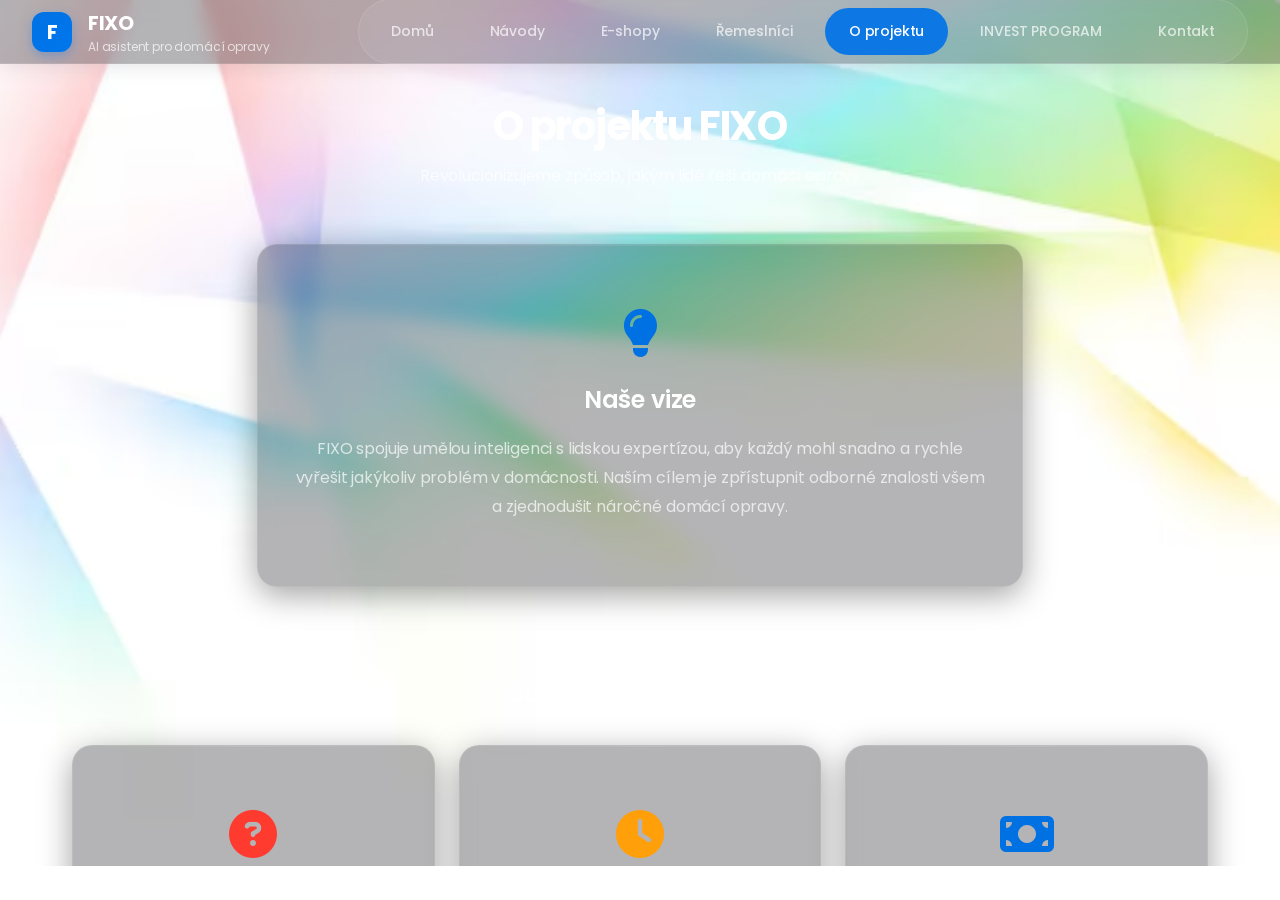
==== about.html @ acd708b0 "FEAT: New investor portal & project info page - Created investor.html with password-protected invest" ====
<!DOCTYPE html>
<html lang="cs">
<head>
    <meta charset="UTF-8">
    <meta name="viewport" content="width=device-width, initial-scale=1.0">
    <meta name="description" content="FIXO - O projektu, naše vize a mise">
    <title>O projektu - FIXO</title>
    <link rel="stylesheet" href="css/style.css">
    <link rel="stylesheet" href="https://cdnjs.cloudflare.com/ajax/libs/font-awesome/6.5.1/css/all.min.css">
    <link rel="icon" type="image/svg+xml" href="data:image/svg+xml,<svg xmlns='http://www.w3.org/2000/svg' viewBox='0 0 100 100'><text y='.9em' font-size='90'>FIXO</text></svg>">
</head>
<body>
    <div class="app-container fullscreen-layout">
        <!-- Header -->
        <header class="header">
            <a href="index.html" class="logo">
                <div class="logo-icon">F</div>
                <div>
                    <div class="logo-text">FIXO</div>
                    <div class="logo-tagline">AI asistent pro domácí opravy</div>
                </div>
            </a>
            <nav class="nav">
                <a href="index.html" class="nav-link">
                    <span>Domů</span>
                </a>
                <a href="repair.html" class="nav-link">
                    <span>Návody</span>
                </a>
                <a href="partners.html" class="nav-link">
                    <span>E-shopy</span>
                </a>
                <a href="providers.html" class="nav-link">
                    <span>Řemeslníci</span>
                </a>
                <a href="about.html" class="nav-link active">
                    <span>O projektu</span>
                </a>
                <a href="investor.html" class="nav-link">
                    <span>INVEST PROGRAM</span>
                </a>
                <a href="contacts.html" class="nav-link">
                    <span>Kontakt</span>
                </a>
            </nav>
        </header>
        <!-- Main Content -->
        <main class="main-content">
            <div class="content-area" style="padding: 0; display: flex; flex-direction: column; height: 100%; overflow-y: auto;">
                <!-- Hero sekce -->
                <section style="text-align: center; padding: 40px 32px 24px; max-width: 700px; margin: 0 auto;">
                    <h1 style="font-size: 2.5rem; font-weight: 700; margin-bottom: 16px; line-height: 1.1; letter-spacing: -0.03em;">
                        O projektu FIXO
                    </h1>
                    <p style="font-size: 1rem; color: var(--text-secondary); font-weight: 400; margin-bottom: 32px; line-height: 1.5;">
                        Revolucionizujeme způsob, jakým lidé řeší domácí opravy
                    </p>
                </section>

                <!-- Naše vize -->
                <section style="max-width: 900px; margin: 0 auto 64px; padding: 0 32px;">
                    <div class="card" style="text-align: center; padding: var(--space-3xl) var(--space-xl);">
                        <i class="fas fa-lightbulb" style="font-size: 3rem; margin-bottom: var(--space-lg); color: var(--accent); display: block;"></i>
                        <h2 style="font-size: 1.5rem; font-weight: 600; margin-bottom: var(--space-md); color: var(--text-primary);">Naše vize</h2>
                        <p style="color: var(--text-secondary); font-size: 1rem; line-height: 1.8; max-width: 700px; margin: 0 auto;">
                            FIXO spojuje umělou inteligenci s lidskou expertízou, aby každý mohl snadno a rychle vyřešit jakýkoliv problém v domácnosti.
                            Naším cílem je zpřístupnit odborné znalosti všem a zjednodušit náročné domácí opravy.
                        </p>
                    </div>
                </section>

                <!-- Co řešíme -->
                <section style="max-width: 1200px; margin: 0 auto 64px; padding: 0 32px;">
                    <h2 style="text-align: center; font-size: 1.5rem; font-weight: 600; margin-bottom: 32px; color: var(--text-primary);">Jaký problém řešíme</h2>
                    <div class="cta-grid">
                        <!-- Problém 1 -->
                        <div class="card" style="text-align: center; padding: var(--space-3xl) var(--space-xl);">
                            <i class="fas fa-question-circle" style="font-size: 3rem; margin-bottom: var(--space-lg); color: var(--danger); display: block;"></i>
                            <h3 style="font-size: 1.25rem; font-weight: 600; margin-bottom: var(--space-sm); color: var(--text-primary);">Nevím, co je špatně</h3>
                            <p style="color: var(--text-secondary); font-size: 0.875rem;">Většina lidí nepozná, co způsobilo závadu</p>
                        </div>

                        <!-- Problém 2 -->
                        <div class="card" style="text-align: center; padding: var(--space-3xl) var(--space-xl);">
                            <i class="fas fa-clock" style="font-size: 3rem; margin-bottom: var(--space-lg); color: var(--warning); display: block;"></i>
                            <h3 style="font-size: 1.25rem; font-weight: 600; margin-bottom: var(--space-sm); color: var(--text-primary);">Hledání řešení trvá věčnost</h3>
                            <p style="color: var(--text-secondary); font-size: 0.875rem;">Googlit a hledat správný návod zabere hodiny</p>
                        </div>

                        <!-- Problém 3 -->
                        <div class="card" style="text-align: center; padding: var(--space-3xl) var(--space-xl);">
                            <i class="fas fa-money-bill" style="font-size: 3rem; margin-bottom: var(--space-lg); color: var(--accent); display: block;"></i>
                            <h3 style="font-size: 1.25rem; font-weight: 600; margin-bottom: var(--space-sm); color: var(--text-primary);">Řemeslníci jsou drazí</h3>
                            <p style="color: var(--text-secondary); font-size: 0.875rem;">I malá oprava může stát tisíce korun</p>
                        </div>
                    </div>
                </section>

                <!-- Naše řešení -->
                <section style="max-width: 1200px; margin: 0 auto 64px; padding: 0 32px;">
                    <h2 style="text-align: center; font-size: 1.5rem; font-weight: 600; margin-bottom: 32px; color: var(--text-primary);">Jak FIXO pomáhá</h2>
                    <div class="cta-grid">
                        <!-- Řešení 1 -->
                        <div class="card" style="text-align: center; padding: var(--space-3xl) var(--space-xl);">
                            <i class="fas fa-camera" style="font-size: 3rem; margin-bottom: var(--space-lg); color: var(--accent); display: block;"></i>
                            <h3 style="font-size: 1.25rem; font-weight: 600; margin-bottom: var(--space-sm); color: var(--text-primary);">1. Vyfoťte problém</h3>
                            <p style="color: var(--text-secondary); font-size: 0.875rem;">Stačí nahrát fotku závady</p>
                        </div>

                        <!-- Řešení 2 -->
                        <div class="card" style="text-align: center; padding: var(--space-3xl) var(--space-xl);">
                            <i class="fas fa-brain" style="font-size: 3rem; margin-bottom: var(--space-lg); color: var(--accent); display: block;"></i>
                            <h3 style="font-size: 1.25rem; font-weight: 600; margin-bottom: var(--space-sm); color: var(--text-primary);">2. AI identifikuje závadu</h3>
                            <p style="color: var(--text-secondary); font-size: 0.875rem;">Během sekund víte, co je špatně</p>
                        </div>

                        <!-- Řešení 3 -->
                        <div class="card" style="text-align: center; padding: var(--space-3xl) var(--space-xl);">
                            <i class="fas fa-screwdriver-wrench" style="font-size: 3rem; margin-bottom: var(--space-lg); color: var(--accent); display: block;"></i>
                            <h3 style="font-size: 1.25rem; font-weight: 600; margin-bottom: var(--space-sm); color: var(--text-primary);">3. Získáte řešení</h3>
                            <p style="color: var(--text-secondary); font-size: 0.875rem;">DIY návod nebo kontakt na řemeslníka</p>
                        </div>
                    </div>
                </section>

                <!-- Proč FIXO -->
                <section style="max-width: 900px; margin: 0 auto 64px; padding: 0 32px;">
                    <h2 style="text-align: center; font-size: 1.5rem; font-weight: 600; margin-bottom: 32px; color: var(--text-primary);">Proč zvolit FIXO</h2>
                    <div style="display: grid; grid-template-columns: repeat(2, 1fr); gap: 24px;">
                        <div class="card" style="padding: var(--space-xl);">
                            <h4 style="font-size: 1.125rem; font-weight: 600; margin-bottom: var(--space-sm); color: var(--text-primary);">
                                <i class="fas fa-bolt" style="color: var(--accent); margin-right: var(--space-sm);"></i>
                                Okamžité výsledky
                            </h4>
                            <p style="color: var(--text-secondary); font-size: 0.875rem;">AI analýza během sekund, ne hodin na Googlu</p>
                        </div>
                        <div class="card" style="padding: var(--space-xl);">
                            <h4 style="font-size: 1.125rem; font-weight: 600; margin-bottom: var(--space-sm); color: var(--text-primary);">
                                <i class="fas fa-shield-halved" style="color: var(--success); margin-right: var(--space-sm);"></i>
                                Ověření řemeslníci
                            </h4>
                            <p style="color: var(--text-secondary); font-size: 0.875rem;">Pracujeme jen s profesionály s dobrými referencemi</p>
                        </div>
                        <div class="card" style="padding: var(--space-xl);">
                            <h4 style="font-size: 1.125rem; font-weight: 600; margin-bottom: var(--space-sm); color: var(--text-primary);">
                                <i class="fas fa-wallet" style="color: var(--accent); margin-right: var(--space-sm);"></i>
                                Úspora peněz
                            </h4>
                            <p style="color: var(--text-secondary); font-size: 0.875rem;">Průměrná úspora 3 850 Kč na opravu</p>
                        </div>
                        <div class="card" style="padding: var(--space-xl);">
                            <h4 style="font-size: 1.125rem; font-weight: 600; margin-bottom: var(--space-sm); color: var(--text-primary);">
                                <i class="fas fa-lock" style="color: var(--success); margin-right: var(--space-sm);"></i>
                                Soukromí
                            </h4>
                            <p style="color: var(--text-secondary); font-size: 0.875rem;">Fotky se neukládají, vše lokálně</p>
                        </div>
                    </div>
                </section>

                <!-- Statistiky -->
                <section style="max-width: 900px; margin: 0 auto 64px; padding: 0 32px;">
                    <h2 style="text-align: center; font-size: 1.5rem; font-weight: 600; margin-bottom: 32px; color: var(--text-primary);">FIXO v číslech</h2>
                    <div style="display: grid; grid-template-columns: repeat(3, 1fr); gap: 24px;">
                        <div class="card" style="text-align: center; padding: var(--space-xl);">
                            <div style="font-size: 2.5rem; font-weight: 700; color: var(--accent); margin-bottom: var(--space-sm);">537</div>
                            <p style="color: var(--text-secondary); font-size: 0.875rem;">DIY návodů</p>
                        </div>
                        <div class="card" style="text-align: center; padding: var(--space-xl);">
                            <div style="font-size: 2.5rem; font-weight: 700; color: var(--accent); margin-bottom: var(--space-sm);">163</div>
                            <p style="color: var(--text-secondary); font-size: 0.875rem;">Ověřených řemeslníků</p>
                        </div>
                        <div class="card" style="text-align: center; padding: var(--space-xl);">
                            <div style="font-size: 2.5rem; font-weight: 700; color: var(--accent); margin-bottom: var(--space-sm);">87%</div>
                            <p style="color: var(--text-secondary); font-size: 0.875rem;">AI přesnost</p>
                        </div>
                    </div>
                </section>

                <!-- Tým -->
                <section style="max-width: 700px; margin: 0 auto 64px; padding: 0 32px;">
                    <div class="card" style="text-align: center; padding: var(--space-3xl) var(--space-xl);">
                        <i class="fas fa-users" style="font-size: 3rem; margin-bottom: var(--space-lg); color: var(--accent); display: block;"></i>
                        <h2 style="font-size: 1.5rem; font-weight: 600; margin-bottom: var(--space-md); color: var(--text-primary);">Náš tým</h2>
                        <p style="color: var(--text-secondary); font-size: 1rem; line-height: 1.6;">
                            Jsme tým AI expertů, vývojářů a profesionálů z oboru stavebnictví.
                            Kombinujeme technologické know-how s praktickými zkušenostmi z terénu.
                        </p>
                    </div>
                </section>
            </div>
        </main>
        <!-- Footer -->
        <footer class="footer">
            <div>© 2024 FIXO - AI Asistent pro domácí opravy</div>
            <div class="footer-links">
                <a href="privacy.html">Ochrana soukromí</a>
                <a href="terms.html">Podmínky použití</a>
                <a href="about.html">O projektu</a>
                <a href="contacts.html">Kontakt</a>
            </div>
        </footer>
    </div>
    <!-- Toast Container -->
    <div class="toast-container" id="toastContainer"></div>
    <script src="js/app.js"></script>
</body>
</html>
---- css/style.css ----
/* ========================================
   FIXO - Modern AI Home Repair Assistant
   Apple-inspired minimalist design with glassmorphism
   ======================================== */

/* Google Fonts - Poppins */
@import url('https://fonts.googleapis.com/css2?family=Poppins:wght@300;400;500;600;700&display=swap');

/* Reset a základní nastavení */
* {
    margin: 0;
    padding: 0;
    box-sizing: border-box;
}

:root {
    /* Modern Color Palette - Softer, more sophisticated */
    --bg-primary: #0a0a0b;           /* Deep dark background */
    --bg-secondary: #1a1a1d;         /* Slightly lighter dark */
    --bg-tertiary: #2a2a2f;          /* Card background base */
    --bg-glass: rgba(42, 42, 47, 0.35);  /* Glass effect background */
    --bg-glass-light: rgba(255, 255, 255, 0.05);  /* Subtle glass overlay */

    /* Text - Refined and readable */
    --text-primary: #ffffff;         /* Pure white for headers */
    --text-secondary: rgba(255, 255, 255, 0.7);  /* Subtle white */
    --text-tertiary: rgba(255, 255, 255, 0.5);   /* Very subtle */
    --text-muted: rgba(255, 255, 255, 0.3);      /* Ultra subtle */

    /* Borders - Subtle and elegant */
    --border-subtle: rgba(255, 255, 255, 0.1);
    --border-medium: rgba(255, 255, 255, 0.15);
    --border-strong: rgba(255, 255, 255, 0.2);

    /* Accent - Single brand color (Apple blue) */
    --accent: #0071e3;              /* Apple-like blue */
    --accent-hover: #0077ed;
    --accent-light: rgba(0, 113, 227, 0.1);

    /* State colors - Subtle and refined */
    --success: #30d158;
    --success-light: rgba(48, 209, 88, 0.1);
    --warning: #ff9f0a;
    --warning-light: rgba(255, 159, 10, 0.1);
    --danger: #ff3b30;
    --danger-light: rgba(255, 59, 48, 0.1);

    /* Typography - Poppins font family */
    --font-main: 'Poppins', -apple-system, BlinkMacSystemFont, 'Segoe UI', sans-serif;
    --font-weight-light: 300;
    --font-weight-normal: 400;
    --font-weight-medium: 500;
    --font-weight-semibold: 600;
    --font-weight-bold: 700;

    /* Font sizes - Generous and breathable */
    --font-size-xs: 0.75rem;    /* 12px */
    --font-size-sm: 0.875rem;   /* 14px */
    --font-size-base: 1rem;     /* 16px */
    --font-size-lg: 1.125rem;   /* 18px */
    --font-size-xl: 1.25rem;    /* 20px */
    --font-size-2xl: 1.5rem;    /* 24px */
    --font-size-3xl: 1.875rem;  /* 30px */
    --font-size-4xl: 2.25rem;   /* 36px */
    --font-size-5xl: 3rem;      /* 48px */

    /* Spacing - Apple-style generous spacing */
    --space-xs: 0.5rem;    /* 8px */
    --space-sm: 0.75rem;   /* 12px */
    --space-md: 1rem;      /* 16px */
    --space-lg: 1.5rem;    /* 24px */
    --space-xl: 2rem;      /* 32px */
    --space-2xl: 3rem;     /* 48px */
    --space-3xl: 4rem;     /* 64px */

    /* Border radius - Smooth and modern */
    --radius-sm: 8px;
    --radius-md: 12px;
    --radius-lg: 16px;
    --radius-xl: 20px;
    --radius-2xl: 24px;
    --radius-full: 9999px;

    /* Shadows - Soft and elevated */
    --shadow-sm: 0 1px 3px rgba(0, 0, 0, 0.12), 0 1px 2px rgba(0, 0, 0, 0.24);
    --shadow-md: 0 4px 6px rgba(0, 0, 0, 0.16), 0 2px 4px rgba(0, 0, 0, 0.06);
    --shadow-lg: 0 10px 25px rgba(0, 0, 0, 0.3), 0 6px 12px rgba(0, 0, 0, 0.2);
    --shadow-xl: 0 20px 40px rgba(0, 0, 0, 0.4), 0 10px 20px rgba(0, 0, 0, 0.3);
    --shadow-glass: 0 8px 32px rgba(0, 0, 0, 0.37);

    /* Transitions - Smooth and professional */
    --transition-fast: 150ms cubic-bezier(0.4, 0, 0.2, 1);
    --transition-base: 250ms cubic-bezier(0.4, 0, 0.2, 1);
    --transition-slow: 350ms cubic-bezier(0.4, 0, 0.2, 1);

    /* Layout */
    --header-height: 64px;
    --sidebar-width: 240px;
    --container-max: 1200px;
}

html {
    font-size: 16px;
    scroll-behavior: smooth;
    -webkit-font-smoothing: antialiased;
    -moz-osx-font-smoothing: grayscale;
}

body {
    font-family: var(--font-main);
    font-weight: var(--font-weight-normal);
    background: var(--bg-primary);
    background-image: url('../BACK-GROUND.jpg');
    background-size: cover;
    background-position: center;
    background-attachment: fixed;
    background-repeat: no-repeat;
    color: var(--text-primary);
    line-height: 1.6;
    min-height: 100vh;
    overflow-x: hidden;
    letter-spacing: -0.01em;
}

/* ========================================
   Layout - Hlavní struktura bez scrollování
   ======================================== */

.app-container {
    display: flex;
    flex-direction: column;
    height: 100vh;
    overflow: hidden;
}

/* ========================================
   Header & Navigation - Modern Glassmorphism
   ======================================== */

.header {
    /* Glassmorphism header */
    background: var(--bg-glass);
    backdrop-filter: blur(10px) saturate(150%);
    -webkit-backdrop-filter: blur(10px) saturate(150%);

    height: var(--header-height);
    border-bottom: 1px solid var(--border-subtle);
    display: flex;
    align-items: center;
    justify-content: space-between;
    padding: 0 var(--space-xl);
    flex-shrink: 0;
    box-shadow: 0 2px 20px rgba(0, 0, 0, 0.1);
    z-index: 100;
    position: sticky;
    top: 0;
}

.logo {
    display: flex;
    align-items: center;
    gap: var(--space-md);
    text-decoration: none;
    color: var(--text-primary);
    transition: opacity var(--transition-base);
}

.logo:hover {
    opacity: 0.8;
}

.logo-icon {
    width: 40px;
    height: 40px;
    background: linear-gradient(135deg, var(--accent) 0%, var(--accent-hover) 100%);
    border-radius: var(--radius-md);
    display: flex;
    align-items: center;
    justify-content: center;
    font-size: var(--font-size-xl);
    font-weight: var(--font-weight-bold);
    color: #ffffff;
    box-shadow: 0 4px 12px rgba(0, 113, 227, 0.3);
}

.logo-text {
    font-size: var(--font-size-xl);
    font-weight: var(--font-weight-bold);
    color: var(--text-primary);
    letter-spacing: -0.02em;
}

.logo-tagline {
    font-size: var(--font-size-xs);
    color: var(--text-secondary);
    font-weight: var(--font-weight-normal);
    margin-top: -2px;
}

/* Navigation - Pill style like Apple */
.nav {
    display: flex;
    align-items: center;
    gap: var(--space-xs);
    background: var(--bg-glass-light);
    padding: var(--space-xs);
    border-radius: var(--radius-full);
    border: 1px solid var(--border-subtle);
}

.nav-link {
    display: flex;
    align-items: center;
    gap: var(--space-sm);
    padding: var(--space-sm) var(--space-lg);
    text-decoration: none;
    color: var(--text-secondary);
    font-weight: var(--font-weight-medium);
    font-size: var(--font-size-sm);
    border-radius: var(--radius-full);
    transition: all var(--transition-base);
    position: relative;
}

.nav-link::before {
    content: '';
    position: absolute;
    top: 0;
    left: 0;
    right: 0;
    bottom: 0;
    background: var(--accent);
    border-radius: var(--radius-full);
    opacity: 0;
    transition: opacity var(--transition-base);
    z-index: -1;
}

.nav-link:hover {
    color: var(--text-primary);
}

.nav-link.active {
    color: #ffffff;
}

.nav-link.active::before {
    opacity: 1;
}

.nav-link .icon {
    font-size: var(--font-size-base);
}

/* Hlavní obsah */
.main-content {
    flex: 1;
    display: flex;
    overflow: hidden;
}

/* Sidebar - KOMPAKTNÍ */
.sidebar {
    width: var(--sidebar-width);
    background: var(--bg-card);
    border-right: 1px solid var(--gray-200);
    padding: 10px;
    overflow-y: auto;
    flex-shrink: 0;
}

.sidebar-section {
    margin-bottom: 12px;
}

.sidebar-title {
    font-size: 0.65rem;
    font-weight: 600;
    color: var(--text-tertiary);
    text-transform: uppercase;
    letter-spacing: 0.5px;
    margin-bottom: 6px;
}

.sidebar-menu {
    list-style: none;
}

.sidebar-item {
    margin-bottom: 2px;
}

.sidebar-link {
    display: flex;
    align-items: center;
    gap: 8px;
    padding: 6px 8px;
    text-decoration: none;
    color: var(--text-secondary);
    border-radius: 6px;
    transition: all 0.2s ease;
    font-size: 0.8rem;
}

.sidebar-link:hover {
    background: var(--bg-hover);
    color: var(--text-primary);
}

.sidebar-link.active {
    background: var(--accent-primary);
    color: #ffffff;
}

.sidebar-link .icon {
    font-size: 14px;
    width: 18px;
    text-align: center;
}

/* Obsahová oblast - KOMPAKTNÍ */
.content-area {
    flex: 1;
    padding: 12px;
    overflow-y: auto;
    background: transparent;
}

/* ========================================
   Komponenty
   ======================================== */

/* ========================================
   Cards - Glassmorphism Design
   ======================================== */

.card {
    /* Glassmorphism effect */
    background: var(--bg-glass);
    backdrop-filter: blur(10px) saturate(150%);
    -webkit-backdrop-filter: blur(10px) saturate(150%);

    /* Border and shadows */
    border: 1px solid var(--border-subtle);
    border-radius: var(--radius-xl);
    box-shadow: var(--shadow-glass);

    /* Spacing - breathable */
    padding: var(--space-xl);
    margin-bottom: var(--space-lg);

    /* Smooth transitions */
    transition: all var(--transition-base);

    /* Subtle inner glow */
    position: relative;
    overflow: hidden;
}

.card::before {
    content: '';
    position: absolute;
    top: 0;
    left: 0;
    right: 0;
    height: 1px;
    background: linear-gradient(90deg,
        transparent,
        rgba(255, 255, 255, 0.1),
        transparent
    );
}

.card:hover {
    border-color: var(--border-medium);
    transform: translateY(-2px);
    box-shadow: var(--shadow-xl);
}

.card-header {
    display: flex;
    align-items: center;
    justify-content: space-between;
    margin-bottom: var(--space-lg);
    padding-bottom: var(--space-md);
    border-bottom: 1px solid var(--border-subtle);
}

.card-title {
    font-size: var(--font-size-xl);
    font-weight: var(--font-weight-semibold);
    color: var(--text-primary);
    display: flex;
    align-items: center;
    gap: var(--space-sm);
    letter-spacing: -0.02em;
}

.card-title .icon {
    font-size: var(--font-size-2xl);
    opacity: 0.9;
    font-size: 14px;
}

/* ========================================
   Buttons - Modern, Minimalist Style
   ======================================== */

.btn {
    display: inline-flex;
    align-items: center;
    justify-content: center;
    gap: var(--space-sm);
    padding: var(--space-md) var(--space-xl);
    font-size: var(--font-size-base);
    font-weight: var(--font-weight-medium);
    font-family: var(--font-main);
    border: none;
    border-radius: var(--radius-full);
    cursor: pointer;
    transition: all var(--transition-base);
    text-decoration: none;
    white-space: nowrap;
    position: relative;
    overflow: hidden;
    letter-spacing: -0.01em;
}

.btn::before {
    content: '';
    position: absolute;
    top: 50%;
    left: 50%;
    width: 0;
    height: 0;
    border-radius: 50%;
    background: rgba(255, 255, 255, 0.1);
    transform: translate(-50%, -50%);
    transition: width 0.6s, height 0.6s;
}

.btn:active::before {
    width: 300px;
    height: 300px;
}

.btn-primary {
    background: var(--accent);
    color: #ffffff;
    box-shadow: 0 4px 12px rgba(0, 113, 227, 0.3);
}

.btn-primary:hover {
    background: var(--accent-hover);
    transform: translateY(-2px);
    box-shadow: 0 6px 20px rgba(0, 113, 227, 0.4);
}

.btn-secondary {
    background: var(--bg-glass);
    backdrop-filter: blur(10px);
    color: var(--text-primary);
    border: 1px solid var(--border-subtle);
}

.btn-secondary:hover {
    background: var(--bg-glass-light);
    border-color: var(--border-medium);
    transform: translateY(-1px);
}

.btn-success {
    background: var(--success);
    color: #ffffff;
    box-shadow: 0 4px 12px rgba(48, 209, 88, 0.3);
}

.btn-success:hover {
    background: #28c44c;
    transform: translateY(-2px);
    box-shadow: 0 6px 20px rgba(48, 209, 88, 0.4);
}

.btn-danger {
    background: var(--danger);
    color: #ffffff;
    box-shadow: 0 4px 12px rgba(255, 59, 48, 0.3);
}

.btn-danger:hover {
    background: #ff2d20;
    transform: translateY(-2px);
    box-shadow: 0 6px 20px rgba(255, 59, 48, 0.4);
}

.btn-outline {
    background: transparent;
    border: 2px solid var(--accent);
    color: var(--accent);
}

.btn-outline:hover {
    background: var(--accent);
    color: #ffffff;
    box-shadow: 0 4px 12px rgba(0, 113, 227, 0.3);
}

/* Button sizes */
.btn-sm {
    padding: var(--space-sm) var(--space-lg);
    font-size: var(--font-size-sm);
}

.btn-lg {
    padding: var(--space-lg) var(--space-2xl);
    font-size: var(--font-size-lg);
}

.btn-block {
    width: 100%;
}

/* Upload zona - KOMPAKTNÍ */
.upload-zone {
    border: 2px dashed var(--border-hover);
    border-radius: var(--border-radius);
    padding: 16px;
    text-align: center;
    cursor: pointer;
    transition: all 0.3s ease;
    background: var(--bg-tertiary);
}

.upload-zone:hover,
.upload-zone.dragover {
    border-color: var(--accent-primary);
    background: rgba(88, 101, 242, 0.1);
}

.upload-zone .icon {
    font-size: 32px;
    color: var(--text-primary);
    margin-bottom: 8px;
}

.upload-zone h3 {
    font-size: 0.9rem;
    color: var(--text-primary);
    margin-bottom: 4px;
}

.upload-zone p {
    color: var(--text-tertiary);
    margin-bottom: 8px;
    font-size: 0.75rem;
}

.upload-zone input[type="file"] {
    display: none;
}

/* Náhled obrázku - KOMPAKTNÍ */
.image-preview {
    max-width: 100%;
    max-height: 120px;
    border-radius: var(--border-radius);
    margin: 8px 0;
    display: none;
}

.image-preview.show {
    display: block;
}

/* Grid systém - KOMPAKTNÍ */
.grid {
    display: grid;
    gap: 10px;
}

.grid-2 {
    grid-template-columns: repeat(2, 1fr);
}

.grid-3 {
    grid-template-columns: repeat(3, 1fr);
}

.grid-4 {
    grid-template-columns: repeat(4, 1fr);
}

.grid-6 {
    grid-template-columns: repeat(6, 1fr);
}

/* Kategorie - KOMPAKTNÍ */
.category-card {
    background: var(--bg-card);
    border-radius: var(--border-radius);
    padding: 10px;
    text-align: center;
    cursor: pointer;
    transition: all 0.2s ease;
    border: 1px solid transparent;
    text-decoration: none;
    color: inherit;
}

.category-card:hover {
    transform: translateY(-2px);
    box-shadow: var(--shadow-lg);
    border-color: var(--accent-primary);
}

.category-card .icon {
    font-size: 24px;
    margin-bottom: 4px;
    display: block;
}

.category-card h3 {
    font-size: 0.8rem;
    color: var(--text-primary);
    margin-bottom: 2px;
}

.category-card p {
    font-size: 0.7rem;
    color: var(--text-tertiary);
}

/* Výsledky analýzy - KOMPAKTNÍ */
.analysis-result {
    background: var(--bg-card);
    border-radius: var(--border-radius);
    overflow: hidden;
}

.analysis-header {
    background: var(--bg-hover);
    border-bottom: 1px solid var(--border-color);
    color: var(--text-primary);
    padding: 12px 16px;
}

.analysis-header h2 {
    font-size: 1rem;
    margin-bottom: 4px;
}

.analysis-header .badge {
    display: inline-flex;
    align-items: center;
    gap: 4px;
    background: rgba(255, 255, 255, 0.2);
    padding: 3px 8px;
    border-radius: 12px;
    font-size: 0.7rem;
}

.analysis-body {
    padding: 12px;
}

.analysis-section {
    margin-bottom: 12px;
}

.analysis-section h3 {
    font-size: 0.85rem;
    color: var(--text-primary);
    margin-bottom: 6px;
    display: flex;
    align-items: center;
    gap: 4px;
}

.analysis-section h3 .icon {
    color: var(--text-primary);
    font-size: 14px;
}

/* Kroky opravy - KOMPAKTNÍ */
.repair-steps {
    list-style: none;
    counter-reset: step;
}

.repair-step {
    position: relative;
    padding-left: 30px;
    padding-bottom: 10px;
    border-left: 2px solid var(--gray-200);
    margin-left: 10px;
}

.repair-step:last-child {
    border-left: none;
    padding-bottom: 0;
}

.repair-step::before {
    counter-increment: step;
    content: counter(step);
    position: absolute;
    left: -11px;
    top: 0;
    width: 20px;
    height: 20px;
    background: var(--accent-primary);
    color: #ffffff;
    border-radius: 50%;
    display: flex;
    align-items: center;
    justify-content: center;
    font-weight: 600;
    font-size: 0.65rem;
}

.repair-step h4 {
    font-size: 0.8rem;
    color: var(--text-primary);
    margin-bottom: 2px;
}

.repair-step p {
    font-size: 0.75rem;
    color: var(--text-secondary);
}

.repair-step .time {
    font-size: 0.65rem;
    color: var(--text-tertiary);
    margin-top: 2px;
}

/* Náklady - KOMPAKTNÍ */
.cost-comparison {
    display: grid;
    grid-template-columns: 1fr 1fr;
    gap: 10px;
}

.cost-card {
    background: var(--bg-tertiary);
    border-radius: var(--border-radius);
    padding: 10px;
    text-align: center;
}

.cost-card.diy {
    border: 2px solid var(--secondary);
}

.cost-card.pro {
    border: 2px solid var(--warning);
}

.cost-card h4 {
    font-size: 0.7rem;
    color: var(--text-secondary);
    margin-bottom: 4px;
}

.cost-card .price {
    font-size: 1.1rem;
    font-weight: 700;
}

.cost-card.diy .price {
    color: var(--secondary);
}

.cost-card.pro .price {
    color: var(--warning);
}

.cost-card .savings {
    font-size: 0.7rem;
    color: var(--secondary);
    margin-top: 4px;
}

/* Varování - KOMPAKTNÍ */
.warning-box {
    background: var(--danger-light);
    border: 1px solid var(--danger);
    border-radius: var(--border-radius);
    padding: 8px 12px;
    display: flex;
    align-items: flex-start;
    gap: 8px;
}

.warning-box .icon {
    color: var(--danger);
    font-size: 16px;
    flex-shrink: 0;
}

.warning-box h4 {
    color: var(--danger);
    font-size: 0.8rem;
    margin-bottom: 2px;
}

.warning-box p {
    color: var(--text-secondary);
    font-size: 0.75rem;
}

/* Info box - KOMPAKTNÍ */
.info-box {
    background: var(--bg-tertiary);
    border: 1px solid var(--border-hover);
    border-radius: var(--border-radius);
    padding: 8px 12px;
    display: flex;
    align-items: flex-start;
    gap: 8px;
}

.info-box .icon {
    color: var(--text-primary);
    font-size: 16px;
    flex-shrink: 0;
}

.info-box p {
    color: var(--text-secondary);
    font-size: 0.75rem;
}

/* Success box - KOMPAKTNÍ */
.success-box {
    background: var(--bg-tertiary);
    border: 1px solid var(--border-hover);
    border-radius: var(--border-radius);
    padding: 8px 12px;
    display: flex;
    align-items: flex-start;
    gap: 8px;
}

.success-box .icon {
    color: var(--success);
    font-size: 16px;
    flex-shrink: 0;
}

/* Nástroje - KOMPAKTNÍ */
.tools-list {
    display: flex;
    flex-wrap: wrap;
    gap: 6px;
}

.tool-item {
    display: flex;
    align-items: center;
    gap: 4px;
    background: var(--bg-hover);
    padding: 4px 10px;
    border-radius: 12px;
    font-size: 0.7rem;
}

.tool-item .icon {
    color: var(--text-primary);
    font-size: 12px;
}

/* Tool links - klikatelné nástroje a materiály */
a.tool-link {
    text-decoration: none;
    color: inherit;
    cursor: pointer;
    transition: all 0.2s ease;
    border: 1px solid transparent;
}

a.tool-link:hover {
    background: var(--accent-primary);
    color: #ffffff;
    border-color: var(--accent-primary);
    transform: translateY(-1px);
}

a.tool-link:hover .icon {
    color: #ffffff;
}

a.tool-link .link-arrow {
    font-size: 10px;
    opacity: 0;
    margin-left: 2px;
    transition: opacity 0.2s ease;
}

a.tool-link:hover .link-arrow {
    opacity: 1;
}

/* Partner karty - KOMPAKTNÍ */
.partner-card {
    background: var(--bg-card);
    border-radius: var(--border-radius);
    padding: 12px;
    text-align: center;
    transition: all 0.2s ease;
    border: 1px solid var(--border-color);
    text-decoration: none;
    color: inherit;
}

.partner-card:hover {
    border-color: var(--accent-primary);
    transform: translateY(-2px);
    box-shadow: var(--shadow);
}

.partner-card img {
    max-width: 80px;
    height: 40px;
    object-fit: contain;
    margin-bottom: 8px;
}

.partner-card h3 {
    font-size: 0.85rem;
    margin-bottom: 4px;
}

.partner-card p {
    font-size: 0.7rem;
    color: var(--text-tertiary);
    margin-bottom: 8px;
}

/* Provider karty - KOMPAKTNÍ */
.provider-card {
    background: var(--bg-card);
    border-radius: var(--border-radius);
    padding: 10px;
    display: flex;
    gap: 10px;
    align-items: center;
    transition: all 0.2s ease;
    border: 1px solid var(--border-color);
    cursor: pointer;
}

.provider-card:hover {
    box-shadow: var(--shadow);
    border-color: var(--accent-primary);
}

.provider-avatar {
    width: 40px;
    height: 40px;
    border-radius: 50%;
    background: var(--gray-200);
    display: flex;
    align-items: center;
    justify-content: center;
    font-size: 18px;
    flex-shrink: 0;
}

.provider-info {
    flex: 1;
    min-width: 0;
}

.provider-info h4 {
    font-size: 0.8rem;
    margin-bottom: 2px;
}

.provider-info .specialization {
    font-size: 0.7rem;
    color: var(--text-tertiary);
}

.provider-rating {
    color: var(--warning);
    font-size: 0.7rem;
}

.provider-badge {
    background: var(--secondary);
    color: #ffffff;
    padding: 2px 6px;
    border-radius: 8px;
    font-size: 0.6rem;
    font-weight: 600;
}

/* Formuláře - KOMPAKTNÍ */
.form-group {
    margin-bottom: 10px;
}

.form-label {
    display: block;
    font-size: 0.75rem;
    font-weight: 600;
    color: var(--text-secondary);
    margin-bottom: 4px;
}

.form-input,
.form-select,
.form-textarea {
    width: 100%;
    padding: 6px 10px;
    font-size: 0.8rem;
    border: 1px solid var(--border-color);
    border-radius: 6px;
    transition: all 0.2s ease;
    font-family: inherit;
    background: var(--bg-tertiary);
    color: var(--text-primary);
}

.form-input:focus,
.form-select:focus,
.form-textarea:focus {
    outline: none;
    border-color: var(--accent-primary);
    box-shadow: 0 0 0 2px rgba(88, 101, 242, 0.2);
}

.form-textarea {
    min-height: 60px;
    resize: vertical;
}

.form-checkbox {
    display: flex;
    align-items: flex-start;
    gap: 8px;
    cursor: pointer;
}

.form-checkbox input {
    width: 16px;
    height: 16px;
    margin-top: 1px;
}

.form-checkbox span {
    font-size: 0.75rem;
    color: var(--text-secondary);
}

.form-checkbox a {
    color: var(--text-primary);
}

/* Vyhledávání - KOMPAKTNÍ */
.search-box {
    position: relative;
    max-width: 300px;
}

.search-box input {
    width: 100%;
    padding: 6px 10px 6px 30px;
    border: 1px solid var(--border-color);
    border-radius: 6px;
    font-size: 0.8rem;
}

.search-box input:focus {
    outline: none;
    border-color: var(--accent-primary);
}

.search-box .icon {
    position: absolute;
    left: 10px;
    top: 50%;
    transform: translateY(-50%);
    color: var(--text-tertiary);
    font-size: 12px;
}

/* Statistiky - KOMPAKTNÍ */
.stats-grid {
    display: grid;
    grid-template-columns: repeat(4, 1fr);
    gap: 10px;
}

.stat-card {
    background: var(--bg-card);
    border-radius: var(--border-radius);
    padding: 10px;
    text-align: center;
}

.stat-card .icon {
    font-size: 20px;
    color: var(--text-primary);
    margin-bottom: 4px;
}

.stat-card .value {
    font-size: 1.1rem;
    font-weight: 700;
    color: var(--gray-900);
}

.stat-card .label {
    font-size: 0.7rem;
    color: var(--text-tertiary);
}

/* Modal - KOMPAKTNÍ */
.modal-overlay {
    position: fixed;
    top: 0;
    left: 0;
    right: 0;
    bottom: 0;
    background: rgba(0, 0, 0, 0.85);
    backdrop-filter: blur(10px);
    -webkit-backdrop-filter: blur(10px);
    display: flex;
    align-items: center;
    justify-content: center;
    z-index: 1000;
    opacity: 0;
    visibility: hidden;
    transition: all 0.3s ease;
}

.modal-overlay.show {
    opacity: 1;
    visibility: visible;
}

.modal {
    background: var(--bg-card);
    border-radius: var(--border-radius);
    max-width: 500px;
    width: 90%;
    max-height: 85vh;
    overflow-y: auto;
    transform: scale(0.9);
    transition: all 0.3s ease;
}

.modal-overlay.show .modal {
    transform: scale(1);
}

.modal-header {
    padding: 12px 16px;
    border-bottom: 1px solid var(--border-color);
    display: flex;
    align-items: center;
    justify-content: space-between;
}

.modal-header h3 {
    font-size: 0.95rem;
}

.modal-close {
    background: none;
    border: none;
    font-size: 18px;
    cursor: pointer;
    color: var(--text-tertiary);
}

.modal-close:hover {
    color: var(--text-secondary);
}

.modal-body {
    padding: 14px 16px;
}

.modal-footer {
    padding: 10px 16px;
    border-top: 1px solid var(--border-color);
    display: flex;
    justify-content: flex-end;
    gap: 8px;
}

/* Loading - KOMPAKTNÍ */
.loading {
    display: flex;
    flex-direction: column;
    align-items: center;
    justify-content: center;
    padding: 20px;
}

.spinner {
    width: 32px;
    height: 32px;
    border: 3px solid var(--gray-200);
    border-top-color: var(--accent-primary);
    border-radius: 50%;
    animation: spin 1s linear infinite;
}

@keyframes spin {
    to {
        transform: rotate(360deg);
    }
}

.loading p {
    margin-top: 10px;
    color: var(--text-secondary);
    font-size: 0.8rem;
}

/* Toast notifikace - KOMPAKTNÍ */
.toast-container {
    position: fixed;
    top: 12px;
    right: 12px;
    z-index: 2000;
}

.toast {
    background: var(--bg-card);
    border-radius: var(--border-radius);
    padding: 10px 14px;
    box-shadow: var(--shadow-xl);
    display: flex;
    align-items: center;
    gap: 8px;
    margin-bottom: 8px;
    animation: slideIn 0.3s ease;
    font-size: 0.8rem;
}

@keyframes slideIn {
    from {
        transform: translateX(100%);
        opacity: 0;
    }
    to {
        transform: translateX(0);
        opacity: 1;
    }
}

.toast.success {
    border-left: 3px solid var(--success);
}

.toast.error {
    border-left: 3px solid var(--danger);
}

.toast.warning {
    border-left: 3px solid var(--warning);
}

/* Footer - KOMPAKTNÍ */
.footer {
    background: var(--bg-card);
    border-top: 1px solid var(--border-color);
    padding: 8px 16px;
    display: flex;
    align-items: center;
    justify-content: space-between;
    font-size: 0.7rem;
    color: var(--text-tertiary);
    flex-shrink: 0;
}

.footer-links {
    display: flex;
    gap: 12px;
}

.footer-links a {
    color: var(--text-tertiary);
    text-decoration: none;
}

.footer-links a:hover {
    color: var(--text-primary);
}

/* Fullscreen layout (bez sidebaru) */
.fullscreen-layout .main-content {
    flex-direction: column;
}

.fullscreen-layout .content-area {
    padding: 0;
}

/* Hero sekce pro hlavní stránku - KOMPAKTNÍ */
.hero {
    background: var(--bg-secondary);
    border-bottom: 1px solid var(--border-color);
    color: var(--text-primary);
    padding: 16px 24px;
    text-align: center;
    display: flex;
    flex-direction: column;
    align-items: center;
    justify-content: center;
}

.hero h1 {
    font-size: 1.3rem;
    margin-bottom: 4px;
}

.hero p {
    font-size: 0.85rem;
    opacity: 0.9;
    max-width: 600px;
}

/* Hlavní sekce indexu - KOMPAKTNÍ */
.main-section {
    display: grid;
    grid-template-columns: 1fr 1fr;
    gap: 12px;
    padding: 12px;
    height: calc(100vh - var(--header-height) - 60px - 40px);
    overflow: hidden;
}

.main-section .upload-card,
.main-section .categories-card {
    height: 100%;
    overflow: hidden;
    display: flex;
    flex-direction: column;
}

.main-section .card-content {
    flex: 1;
    overflow-y: auto;
}

/* Právní stránky - KOMPAKTNÍ */
.legal-content {
    max-width: 800px;
    margin: 0 auto;
    padding: 16px;
}

.legal-content h1 {
    font-size: 1.2rem;
    margin-bottom: 4px;
}

.legal-content .last-updated {
    color: var(--text-tertiary);
    margin-bottom: 16px;
    font-size: 0.75rem;
}

.legal-content h2 {
    font-size: 0.95rem;
    margin-top: 16px;
    margin-bottom: 8px;
    color: var(--text-primary);
}

.legal-content p,
.legal-content ul,
.legal-content ol {
    margin-bottom: 10px;
    color: var(--text-secondary);
    font-size: 0.8rem;
    line-height: 1.5;
}

.legal-content ul,
.legal-content ol {
    padding-left: 18px;
}

.legal-content li {
    margin-bottom: 4px;
}

/* Tabulka - KOMPAKTNÍ */
.table-wrapper {
    overflow-x: auto;
}

table {
    width: 100%;
    border-collapse: collapse;
    font-size: 0.8rem;
}

th, td {
    padding: 8px 10px;
    text-align: left;
    border-bottom: 1px solid var(--border-color);
}

th {
    background: var(--bg-tertiary);
    font-weight: 600;
    color: var(--text-secondary);
    font-size: 0.75rem;
}

tr:hover {
    background: var(--bg-tertiary);
}

/* Badge - KOMPAKTNÍ */
.badge {
    display: inline-flex;
    align-items: center;
    padding: 2px 8px;
    border-radius: 10px;
    font-size: 0.65rem;
    font-weight: 600;
}

.badge-primary {
    background: var(--accent-primary);
    color: #ffffff;
}

.badge-success {
    background: var(--success);
    color: #ffffff;
}

.badge-warning {
    background: var(--warning);
    color: #ffffff;
}

.badge-danger {
    background: var(--danger);
    color: #ffffff;
}

/* Difficulty indicator */
.difficulty {
    display: flex;
    gap: 4px;
}

.difficulty-dot {
    width: 12px;
    height: 12px;
    border-radius: 50%;
    background: var(--gray-200);
}

.difficulty-dot.active {
    background: var(--secondary);
}

.difficulty.hard .difficulty-dot.active {
    background: var(--danger);
}

.difficulty.medium .difficulty-dot.active {
    background: var(--warning);
}

/* Consent banner - KOMPAKTNÍ */
.consent-banner {
    position: fixed;
    bottom: 0;
    left: 0;
    right: 0;
    background: var(--bg-card);
    border-top: 1px solid var(--border-color);
    color: var(--text-primary);
    padding: 12px 16px;
    display: flex;
    align-items: center;
    justify-content: space-between;
    gap: 12px;
    z-index: 1001;
    transform: translateY(100%);
    transition: transform 0.3s ease;
}

.consent-banner.show {
    transform: translateY(0);
}

.consent-banner p {
    font-size: 0.75rem;
    flex: 1;
}

.consent-banner a {
    color: var(--text-secondary);
    text-decoration: underline;
}

.consent-buttons {
    display: flex;
    gap: 8px;
}

/* Responsive - minimální, protože chceme desktop view */
@media (max-width: 1200px) {
    .grid-6 {
        grid-template-columns: repeat(3, 1fr);
    }

    .stats-grid {
        grid-template-columns: repeat(2, 1fr);
    }
}

@media (max-width: 992px) {
    .sidebar {
        display: none;
    }

    .main-section {
        grid-template-columns: 1fr;
    }

    .nav {
        display: none;
    }
}

/* Print */
@media print {
    .header,
    .footer,
    .sidebar {
        display: none;
    }

    .content-area {
        padding: 0;
    }
}

/* Utility třídy */
.text-center { text-align: center; }
.text-left { text-align: left; }
.text-right { text-align: right; }

.mb-0 { margin-bottom: 0; }
.mb-1 { margin-bottom: 8px; }
.mb-2 { margin-bottom: 16px; }
.mb-3 { margin-bottom: 24px; }
.mb-4 { margin-bottom: 32px; }

.mt-0 { margin-top: 0; }
.mt-1 { margin-top: 8px; }
.mt-2 { margin-top: 16px; }
.mt-3 { margin-top: 24px; }

.p-0 { padding: 0; }
.p-1 { padding: 8px; }
.p-2 { padding: 16px; }
.p-3 { padding: 24px; }

.hidden { display: none !important; }
.visible { display: block !important; }

.flex { display: flex; }
.flex-center { display: flex; align-items: center; justify-content: center; }
.flex-between { display: flex; align-items: center; justify-content: space-between; }
.gap-1 { gap: 8px; }
.gap-2 { gap: 16px; }
.gap-3 { gap: 24px; }

/* ========================================
   Kompaktní layout pro hlavní stránku
   Vše viditelné bez scrollování
   ======================================== */

/* Hero - kompaktní verze */
.hero-compact {
    background: var(--bg-secondary);
    border-bottom: 1px solid var(--border-color);
    color: var(--text-primary);
    padding: 16px 24px;
    text-align: center;
}

.hero-compact h1 {
    font-size: 1.4rem;
    margin-bottom: 4px;
}

.hero-compact p {
    font-size: 0.9rem;
    opacity: 0.9;
}

/* Hlavní sekce - kompaktní */
.main-section-compact {
    display: grid;
    grid-template-columns: 1fr 1fr;
    gap: 16px;
    padding: 16px;
    flex: 1;
    min-height: 0;
}

/* Karta - kompaktní */
.card-compact {
    background: var(--bg-card);
    border-radius: 12px;
    box-shadow: var(--shadow);
    padding: 16px;
    display: flex;
    flex-direction: column;
}

.card-header-compact {
    margin-bottom: 12px;
    padding-bottom: 8px;
    border-bottom: 1px solid var(--border-color);
}

.card-header-compact h2 {
    font-size: 1rem;
    color: var(--text-primary);
}

/* Upload zona - kompaktní */
.upload-zone-compact {
    border: 2px dashed var(--border-hover);
    border-radius: 10px;
    padding: 20px;
    cursor: pointer;
    transition: all 0.3s ease;
    background: var(--bg-tertiary);
    flex: 1;
    display: flex;
    align-items: center;
    justify-content: center;
}

.upload-zone-compact:hover,
.upload-zone-compact.dragover {
    border-color: var(--accent-primary);
    background: rgba(88, 101, 242, 0.1);
}

.upload-content {
    display: flex;
    flex-direction: column;
    align-items: center;
    text-align: center;
    gap: 8px;
}

.upload-icon {
    font-size: 40px;
}

.upload-text {
    display: flex;
    flex-direction: column;
    gap: 2px;
}

.upload-text strong {
    font-size: 0.95rem;
    color: var(--text-secondary);
}

.upload-text small {
    font-size: 0.75rem;
    color: var(--text-tertiary);
}

.upload-zone-compact input[type="file"] {
    display: none;
}

/* Kategorie grid - kompaktní */
.categories-grid {
    display: grid;
    grid-template-columns: repeat(3, 1fr);
    gap: 8px;
    flex: 1;
}

.category-item {
    display: flex;
    align-items: center;
    gap: 8px;
    padding: 10px 12px;
    background: var(--bg-tertiary);
    border-radius: 8px;
    text-decoration: none;
    color: inherit;
    transition: all 0.2s ease;
    border: 1px solid transparent;
}

.category-item:hover {
    background: var(--bg-card);
    border-color: var(--accent-primary);
    box-shadow: var(--shadow);
}

.category-item span {
    font-size: 1.5rem;
}

.category-item div {
    display: flex;
    flex-direction: column;
    line-height: 1.2;
}

.category-item strong {
    font-size: 0.85rem;
    color: var(--text-primary);
}

.category-item small {
    font-size: 0.7rem;
    color: var(--text-tertiary);
}

/* Statistiky v řádku */
.stats-row {
    display: flex;
    justify-content: space-between;
    padding: 10px 0 0 0;
    margin-top: 10px;
    border-top: 1px solid var(--border-color);
}

.stat-item {
    text-align: center;
    font-size: 0.75rem;
    color: var(--text-secondary);
}

.stat-item strong {
    color: var(--text-primary);
    font-size: 0.9rem;
}

/* Responzivní úpravy pro menší obrazovky */
@media (max-height: 700px) {
    .hero-compact {
        padding: 10px 20px;
    }

    .hero-compact h1 {
        font-size: 1.2rem;
    }

    .hero-compact p {
        font-size: 0.8rem;
    }

    .main-section-compact {
        padding: 10px;
        gap: 10px;
    }

    .card-compact {
        padding: 12px;
    }

    .upload-zone-compact {
        padding: 15px;
    }

    .upload-icon {
        font-size: 32px;
    }

    .category-item {
        padding: 8px 10px;
    }

    .category-item span {
        font-size: 1.2rem;
    }
}

@media (max-width: 900px) {
    .main-section-compact {
        grid-template-columns: 1fr;
    }

    .categories-grid {
        grid-template-columns: repeat(2, 1fr);
    }
}

/* CTA Grid - responsive */
.cta-grid {
    display: grid;
    grid-template-columns: repeat(3, 1fr);
    gap: var(--space-lg);
}

@media (max-width: 768px) {
    .cta-grid {
        grid-template-columns: 1fr;
        gap: var(--space-md);
    }
}

@media (min-width: 769px) and (max-width: 1024px) {
    .cta-grid {
        grid-template-columns: repeat(2, 1fr);
    }
}
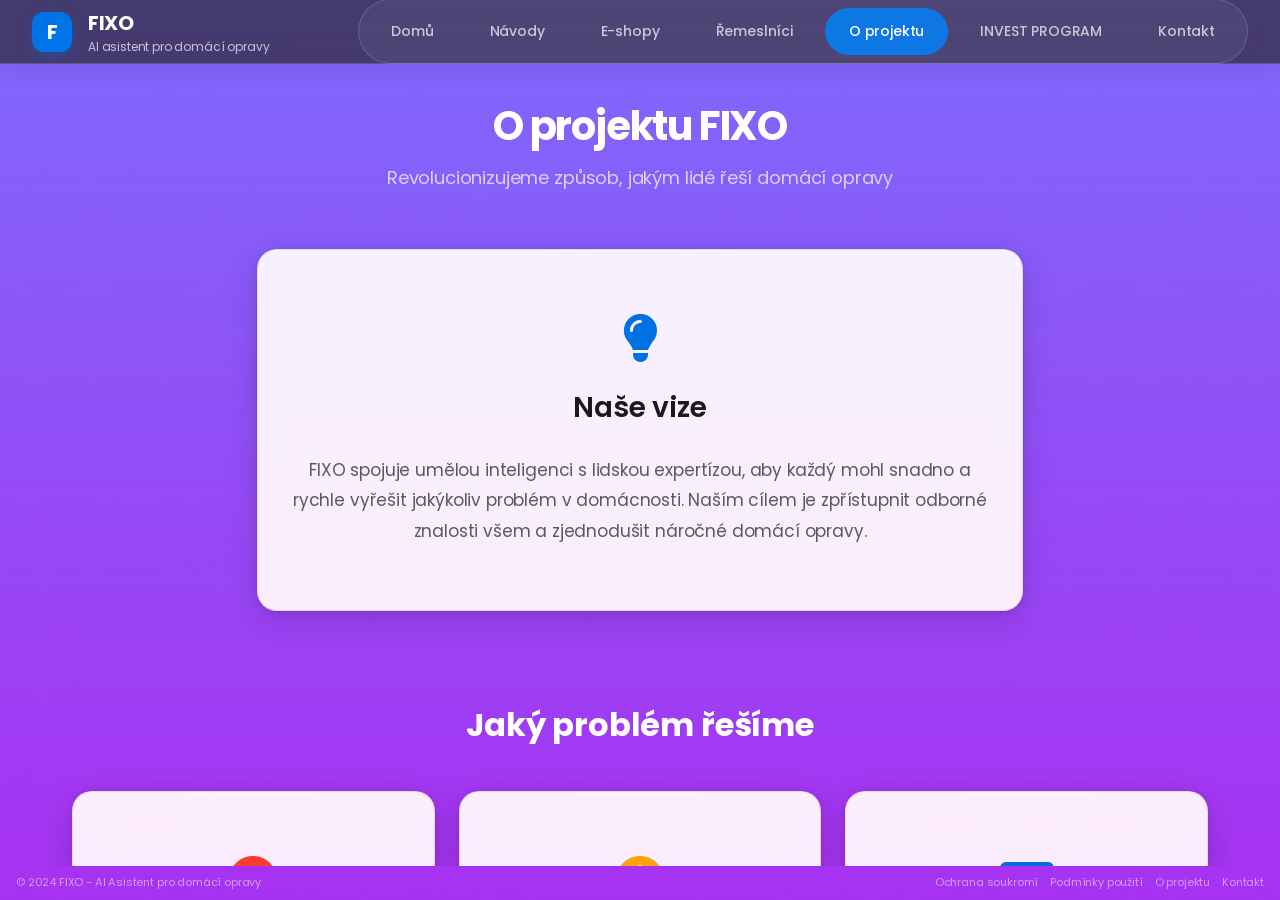
==== commit 29dd9e09: "FIX: Text colors and sizes for readability - Fixed white text on white cards in about.html - All car" ====
--- a/about.html
+++ b/about.html
@@ -47,132 +47,132 @@
         <!-- Main Content -->
         <main class="main-content">
             <div class="content-area" style="padding: 0; display: flex; flex-direction: column; height: 100%; overflow-y: auto;">
-                <!-- Hero sekce -->
+                <!-- Hero sekce - na tmavém pozadí -->
                 <section style="text-align: center; padding: 40px 32px 24px; max-width: 700px; margin: 0 auto;">
-                    <h1 style="font-size: 2.5rem; font-weight: 700; margin-bottom: 16px; line-height: 1.1; letter-spacing: -0.03em;">
+                    <h1 style="font-size: 2.5rem; font-weight: 700; margin-bottom: 16px; line-height: 1.1; letter-spacing: -0.03em; color: var(--text-primary);">
                         O projektu FIXO
                     </h1>
-                    <p style="font-size: 1rem; color: var(--text-secondary); font-weight: 400; margin-bottom: 32px; line-height: 1.5;">
+                    <p style="font-size: 1.125rem; color: var(--text-secondary); font-weight: 400; margin-bottom: 32px; line-height: 1.6;">
                         Revolucionizujeme způsob, jakým lidé řeší domácí opravy
                     </p>
                 </section>
 
-                <!-- Naše vize -->
+                <!-- Naše vize - v kartě -->
                 <section style="max-width: 900px; margin: 0 auto 64px; padding: 0 32px;">
                     <div class="card" style="text-align: center; padding: var(--space-3xl) var(--space-xl);">
                         <i class="fas fa-lightbulb" style="font-size: 3rem; margin-bottom: var(--space-lg); color: var(--accent); display: block;"></i>
-                        <h2 style="font-size: 1.5rem; font-weight: 600; margin-bottom: var(--space-md); color: var(--text-primary);">Naše vize</h2>
-                        <p style="color: var(--text-secondary); font-size: 1rem; line-height: 1.8; max-width: 700px; margin: 0 auto;">
+                        <h2 style="font-size: 1.75rem; font-weight: 600; margin-bottom: var(--space-lg);">Naše vize</h2>
+                        <p style="font-size: 1.0625rem; line-height: 1.8; max-width: 700px; margin: 0 auto;">
                             FIXO spojuje umělou inteligenci s lidskou expertízou, aby každý mohl snadno a rychle vyřešit jakýkoliv problém v domácnosti.
                             Naším cílem je zpřístupnit odborné znalosti všem a zjednodušit náročné domácí opravy.
                         </p>
                     </div>
                 </section>
 
-                <!-- Co řešíme -->
+                <!-- Co řešíme - nadpis na tmavém, karty s tmavým textem -->
                 <section style="max-width: 1200px; margin: 0 auto 64px; padding: 0 32px;">
-                    <h2 style="text-align: center; font-size: 1.5rem; font-weight: 600; margin-bottom: 32px; color: var(--text-primary);">Jaký problém řešíme</h2>
+                    <h2 style="text-align: center; font-size: 2rem; font-weight: 700; margin-bottom: 40px; color: var(--text-primary);">Jaký problém řešíme</h2>
                     <div class="cta-grid">
                         <!-- Problém 1 -->
                         <div class="card" style="text-align: center; padding: var(--space-3xl) var(--space-xl);">
                             <i class="fas fa-question-circle" style="font-size: 3rem; margin-bottom: var(--space-lg); color: var(--danger); display: block;"></i>
-                            <h3 style="font-size: 1.25rem; font-weight: 600; margin-bottom: var(--space-sm); color: var(--text-primary);">Nevím, co je špatně</h3>
-                            <p style="color: var(--text-secondary); font-size: 0.875rem;">Většina lidí nepozná, co způsobilo závadu</p>
+                            <h3 style="font-size: 1.375rem; font-weight: 600; margin-bottom: var(--space-md);">Nevím, co je špatně</h3>
+                            <p style="font-size: 1rem;">Většina lidí nepozná, co způsobilo závadu</p>
                         </div>
 
                         <!-- Problém 2 -->
                         <div class="card" style="text-align: center; padding: var(--space-3xl) var(--space-xl);">
                             <i class="fas fa-clock" style="font-size: 3rem; margin-bottom: var(--space-lg); color: var(--warning); display: block;"></i>
-                            <h3 style="font-size: 1.25rem; font-weight: 600; margin-bottom: var(--space-sm); color: var(--text-primary);">Hledání řešení trvá věčnost</h3>
-                            <p style="color: var(--text-secondary); font-size: 0.875rem;">Googlit a hledat správný návod zabere hodiny</p>
+                            <h3 style="font-size: 1.375rem; font-weight: 600; margin-bottom: var(--space-md);">Hledání řešení trvá věčnost</h3>
+                            <p style="font-size: 1rem;">Googlit a hledat správný návod zabere hodiny</p>
                         </div>
 
                         <!-- Problém 3 -->
                         <div class="card" style="text-align: center; padding: var(--space-3xl) var(--space-xl);">
                             <i class="fas fa-money-bill" style="font-size: 3rem; margin-bottom: var(--space-lg); color: var(--accent); display: block;"></i>
-                            <h3 style="font-size: 1.25rem; font-weight: 600; margin-bottom: var(--space-sm); color: var(--text-primary);">Řemeslníci jsou drazí</h3>
-                            <p style="color: var(--text-secondary); font-size: 0.875rem;">I malá oprava může stát tisíce korun</p>
+                            <h3 style="font-size: 1.375rem; font-weight: 600; margin-bottom: var(--space-md);">Řemeslníci jsou drazí</h3>
+                            <p style="font-size: 1rem;">I malá oprava může stát tisíce korun</p>
                         </div>
                     </div>
                 </section>
 
                 <!-- Naše řešení -->
                 <section style="max-width: 1200px; margin: 0 auto 64px; padding: 0 32px;">
-                    <h2 style="text-align: center; font-size: 1.5rem; font-weight: 600; margin-bottom: 32px; color: var(--text-primary);">Jak FIXO pomáhá</h2>
+                    <h2 style="text-align: center; font-size: 2rem; font-weight: 700; margin-bottom: 40px; color: var(--text-primary);">Jak FIXO pomáhá</h2>
                     <div class="cta-grid">
                         <!-- Řešení 1 -->
                         <div class="card" style="text-align: center; padding: var(--space-3xl) var(--space-xl);">
                             <i class="fas fa-camera" style="font-size: 3rem; margin-bottom: var(--space-lg); color: var(--accent); display: block;"></i>
-                            <h3 style="font-size: 1.25rem; font-weight: 600; margin-bottom: var(--space-sm); color: var(--text-primary);">1. Vyfoťte problém</h3>
-                            <p style="color: var(--text-secondary); font-size: 0.875rem;">Stačí nahrát fotku závady</p>
+                            <h3 style="font-size: 1.375rem; font-weight: 600; margin-bottom: var(--space-md);">1. Vyfoťte problém</h3>
+                            <p style="font-size: 1rem;">Stačí nahrát fotku závady</p>
                         </div>
 
                         <!-- Řešení 2 -->
                         <div class="card" style="text-align: center; padding: var(--space-3xl) var(--space-xl);">
                             <i class="fas fa-brain" style="font-size: 3rem; margin-bottom: var(--space-lg); color: var(--accent); display: block;"></i>
-                            <h3 style="font-size: 1.25rem; font-weight: 600; margin-bottom: var(--space-sm); color: var(--text-primary);">2. AI identifikuje závadu</h3>
-                            <p style="color: var(--text-secondary); font-size: 0.875rem;">Během sekund víte, co je špatně</p>
+                            <h3 style="font-size: 1.375rem; font-weight: 600; margin-bottom: var(--space-md);">2. AI identifikuje závadu</h3>
+                            <p style="font-size: 1rem;">Během sekund víte, co je špatně</p>
                         </div>
 
                         <!-- Řešení 3 -->
                         <div class="card" style="text-align: center; padding: var(--space-3xl) var(--space-xl);">
                             <i class="fas fa-screwdriver-wrench" style="font-size: 3rem; margin-bottom: var(--space-lg); color: var(--accent); display: block;"></i>
-                            <h3 style="font-size: 1.25rem; font-weight: 600; margin-bottom: var(--space-sm); color: var(--text-primary);">3. Získáte řešení</h3>
-                            <p style="color: var(--text-secondary); font-size: 0.875rem;">DIY návod nebo kontakt na řemeslníka</p>
+                            <h3 style="font-size: 1.375rem; font-weight: 600; margin-bottom: var(--space-md);">3. Získáte řešení</h3>
+                            <p style="font-size: 1rem;">DIY návod nebo kontakt na řemeslníka</p>
                         </div>
                     </div>
                 </section>
 
                 <!-- Proč FIXO -->
                 <section style="max-width: 900px; margin: 0 auto 64px; padding: 0 32px;">
-                    <h2 style="text-align: center; font-size: 1.5rem; font-weight: 600; margin-bottom: 32px; color: var(--text-primary);">Proč zvolit FIXO</h2>
+                    <h2 style="text-align: center; font-size: 2rem; font-weight: 700; margin-bottom: 40px; color: var(--text-primary);">Proč zvolit FIXO</h2>
                     <div style="display: grid; grid-template-columns: repeat(2, 1fr); gap: 24px;">
-                        <div class="card" style="padding: var(--space-xl);">
-                            <h4 style="font-size: 1.125rem; font-weight: 600; margin-bottom: var(--space-sm); color: var(--text-primary);">
+                        <div class="card" style="padding: var(--space-2xl);">
+                            <h4 style="font-size: 1.25rem; font-weight: 600; margin-bottom: var(--space-md);">
                                 <i class="fas fa-bolt" style="color: var(--accent); margin-right: var(--space-sm);"></i>
                                 Okamžité výsledky
                             </h4>
-                            <p style="color: var(--text-secondary); font-size: 0.875rem;">AI analýza během sekund, ne hodin na Googlu</p>
-                        </div>
-                        <div class="card" style="padding: var(--space-xl);">
-                            <h4 style="font-size: 1.125rem; font-weight: 600; margin-bottom: var(--space-sm); color: var(--text-primary);">
+                            <p style="font-size: 1rem;">AI analýza během sekund, ne hodin na Googlu</p>
+                        </div>
+                        <div class="card" style="padding: var(--space-2xl);">
+                            <h4 style="font-size: 1.25rem; font-weight: 600; margin-bottom: var(--space-md);">
                                 <i class="fas fa-shield-halved" style="color: var(--success); margin-right: var(--space-sm);"></i>
                                 Ověření řemeslníci
                             </h4>
-                            <p style="color: var(--text-secondary); font-size: 0.875rem;">Pracujeme jen s profesionály s dobrými referencemi</p>
-                        </div>
-                        <div class="card" style="padding: var(--space-xl);">
-                            <h4 style="font-size: 1.125rem; font-weight: 600; margin-bottom: var(--space-sm); color: var(--text-primary);">
+                            <p style="font-size: 1rem;">Pracujeme jen s profesionály s dobrými referencemi</p>
+                        </div>
+                        <div class="card" style="padding: var(--space-2xl);">
+                            <h4 style="font-size: 1.25rem; font-weight: 600; margin-bottom: var(--space-md);">
                                 <i class="fas fa-wallet" style="color: var(--accent); margin-right: var(--space-sm);"></i>
                                 Úspora peněz
                             </h4>
-                            <p style="color: var(--text-secondary); font-size: 0.875rem;">Průměrná úspora 3 850 Kč na opravu</p>
-                        </div>
-                        <div class="card" style="padding: var(--space-xl);">
-                            <h4 style="font-size: 1.125rem; font-weight: 600; margin-bottom: var(--space-sm); color: var(--text-primary);">
+                            <p style="font-size: 1rem;">Průměrná úspora 3 850 Kč na opravu</p>
+                        </div>
+                        <div class="card" style="padding: var(--space-2xl);">
+                            <h4 style="font-size: 1.25rem; font-weight: 600; margin-bottom: var(--space-md);">
                                 <i class="fas fa-lock" style="color: var(--success); margin-right: var(--space-sm);"></i>
                                 Soukromí
                             </h4>
-                            <p style="color: var(--text-secondary); font-size: 0.875rem;">Fotky se neukládají, vše lokálně</p>
+                            <p style="font-size: 1rem;">Fotky se neukládají, vše lokálně</p>
                         </div>
                     </div>
                 </section>
 
                 <!-- Statistiky -->
                 <section style="max-width: 900px; margin: 0 auto 64px; padding: 0 32px;">
-                    <h2 style="text-align: center; font-size: 1.5rem; font-weight: 600; margin-bottom: 32px; color: var(--text-primary);">FIXO v číslech</h2>
+                    <h2 style="text-align: center; font-size: 2rem; font-weight: 700; margin-bottom: 40px; color: var(--text-primary);">FIXO v číslech</h2>
                     <div style="display: grid; grid-template-columns: repeat(3, 1fr); gap: 24px;">
-                        <div class="card" style="text-align: center; padding: var(--space-xl);">
-                            <div style="font-size: 2.5rem; font-weight: 700; color: var(--accent); margin-bottom: var(--space-sm);">537</div>
-                            <p style="color: var(--text-secondary); font-size: 0.875rem;">DIY návodů</p>
-                        </div>
-                        <div class="card" style="text-align: center; padding: var(--space-xl);">
-                            <div style="font-size: 2.5rem; font-weight: 700; color: var(--accent); margin-bottom: var(--space-sm);">163</div>
-                            <p style="color: var(--text-secondary); font-size: 0.875rem;">Ověřených řemeslníků</p>
-                        </div>
-                        <div class="card" style="text-align: center; padding: var(--space-xl);">
-                            <div style="font-size: 2.5rem; font-weight: 700; color: var(--accent); margin-bottom: var(--space-sm);">87%</div>
-                            <p style="color: var(--text-secondary); font-size: 0.875rem;">AI přesnost</p>
+                        <div class="card" style="text-align: center; padding: var(--space-2xl);">
+                            <div style="font-size: 3rem; font-weight: 700; color: var(--accent); margin-bottom: var(--space-md);">537</div>
+                            <p style="font-size: 1.0625rem;">DIY návodů</p>
+                        </div>
+                        <div class="card" style="text-align: center; padding: var(--space-2xl);">
+                            <div style="font-size: 3rem; font-weight: 700; color: var(--accent); margin-bottom: var(--space-md);">163</div>
+                            <p style="font-size: 1.0625rem;">Ověřených řemeslníků</p>
+                        </div>
+                        <div class="card" style="text-align: center; padding: var(--space-2xl);">
+                            <div style="font-size: 3rem; font-weight: 700; color: var(--accent); margin-bottom: var(--space-md);">87%</div>
+                            <p style="font-size: 1.0625rem;">AI přesnost</p>
                         </div>
                     </div>
                 </section>
@@ -181,8 +181,8 @@
                 <section style="max-width: 700px; margin: 0 auto 64px; padding: 0 32px;">
                     <div class="card" style="text-align: center; padding: var(--space-3xl) var(--space-xl);">
                         <i class="fas fa-users" style="font-size: 3rem; margin-bottom: var(--space-lg); color: var(--accent); display: block;"></i>
-                        <h2 style="font-size: 1.5rem; font-weight: 600; margin-bottom: var(--space-md); color: var(--text-primary);">Náš tým</h2>
-                        <p style="color: var(--text-secondary); font-size: 1rem; line-height: 1.6;">
+                        <h2 style="font-size: 1.75rem; font-weight: 600; margin-bottom: var(--space-lg);">Náš tým</h2>
+                        <p style="font-size: 1.0625rem; line-height: 1.7;">
                             Jsme tým AI expertů, vývojářů a profesionálů z oboru stavebnictví.
                             Kombinujeme technologické know-how s praktickými zkušenostmi z terénu.
                         </p>
--- a/css/style.css
+++ b/css/style.css
@@ -14,23 +14,30 @@
 }
 
 :root {
-    /* Modern Color Palette - Softer, more sophisticated */
+    /* Modern Color Palette - Light cards on cosmic background */
     --bg-primary: #0a0a0b;           /* Deep dark background */
     --bg-secondary: #1a1a1d;         /* Slightly lighter dark */
     --bg-tertiary: #2a2a2f;          /* Card background base */
-    --bg-glass: rgba(42, 42, 47, 0.35);  /* Glass effect background */
+    --bg-glass: rgba(42, 42, 47, 0.7);  /* Glass effect for header (dark) */
     --bg-glass-light: rgba(255, 255, 255, 0.05);  /* Subtle glass overlay */
-
-    /* Text - Refined and readable */
-    --text-primary: #ffffff;         /* Pure white for headers */
-    --text-secondary: rgba(255, 255, 255, 0.7);  /* Subtle white */
-    --text-tertiary: rgba(255, 255, 255, 0.5);   /* Very subtle */
+    --bg-card-light: rgba(255, 255, 255, 0.92);  /* Light cards with transparency */
+
+    /* Text - Dual system for dark/light backgrounds */
+    --text-primary: #ffffff;         /* Pure white for dark backgrounds */
+    --text-secondary: rgba(255, 255, 255, 0.7);  /* Subtle white for dark backgrounds */
+    --text-tertiary: rgba(255, 255, 255, 0.5);   /* Very subtle for dark backgrounds */
     --text-muted: rgba(255, 255, 255, 0.3);      /* Ultra subtle */
 
-    /* Borders - Subtle and elegant */
-    --border-subtle: rgba(255, 255, 255, 0.1);
-    --border-medium: rgba(255, 255, 255, 0.15);
-    --border-strong: rgba(255, 255, 255, 0.2);
+    /* Text for light backgrounds (cards) */
+    --text-dark-primary: #1a1a1d;    /* Dark text for light backgrounds */
+    --text-dark-secondary: rgba(26, 26, 29, 0.7);  /* Subtle dark text */
+    --text-dark-tertiary: rgba(26, 26, 29, 0.5);   /* Very subtle dark text */
+
+    /* Borders - Dual system */
+    --border-subtle: rgba(255, 255, 255, 0.15);
+    --border-medium: rgba(255, 255, 255, 0.2);
+    --border-strong: rgba(255, 255, 255, 0.3);
+    --border-dark: rgba(26, 26, 29, 0.1);  /* Borders for light cards */
 
     /* Accent - Single brand color (Apple blue) */
     --accent: #0071e3;              /* Apple-like blue */
@@ -335,15 +342,15 @@
    ======================================== */
 
 .card {
-    /* Glassmorphism effect */
-    background: var(--bg-glass);
-    backdrop-filter: blur(10px) saturate(150%);
-    -webkit-backdrop-filter: blur(10px) saturate(150%);
+    /* Light glassmorphism effect */
+    background: var(--bg-card-light);
+    backdrop-filter: blur(20px) saturate(180%);
+    -webkit-backdrop-filter: blur(20px) saturate(180%);
 
     /* Border and shadows */
-    border: 1px solid var(--border-subtle);
+    border: 1px solid var(--border-dark);
     border-radius: var(--radius-xl);
-    box-shadow: var(--shadow-glass);
+    box-shadow: 0 8px 32px rgba(0, 0, 0, 0.15), 0 2px 8px rgba(0, 0, 0, 0.1);
 
     /* Spacing - breathable */
     padding: var(--space-xl);
@@ -355,6 +362,9 @@
     /* Subtle inner glow */
     position: relative;
     overflow: hidden;
+
+    /* Dark text for light cards */
+    color: var(--text-dark-primary);
 }
 
 .card::before {
@@ -366,15 +376,28 @@
     height: 1px;
     background: linear-gradient(90deg,
         transparent,
-        rgba(255, 255, 255, 0.1),
+        rgba(255, 255, 255, 0.5),
         transparent
     );
 }
 
 .card:hover {
-    border-color: var(--border-medium);
+    border-color: rgba(0, 113, 227, 0.3);
     transform: translateY(-2px);
-    box-shadow: var(--shadow-xl);
+    box-shadow: 0 12px 48px rgba(0, 0, 0, 0.2), 0 4px 12px rgba(0, 113, 227, 0.15);
+}
+
+/* Dark text styles for card content */
+.card h1, .card h2, .card h3, .card h4, .card h5, .card h6 {
+    color: var(--text-dark-primary);
+}
+
+.card p, .card li {
+    color: var(--text-dark-secondary);
+}
+
+.card small, .card .text-muted {
+    color: var(--text-dark-tertiary);
 }
 
 .card-header {
@@ -389,7 +412,7 @@
 .card-title {
     font-size: var(--font-size-xl);
     font-weight: var(--font-weight-semibold);
-    color: var(--text-primary);
+    color: var(--text-dark-primary);
     display: flex;
     align-items: center;
     gap: var(--space-sm);
@@ -497,12 +520,14 @@
     background: transparent;
     border: 2px solid var(--accent);
     color: var(--accent);
+    font-weight: var(--font-weight-semibold);
 }
 
 .btn-outline:hover {
     background: var(--accent);
     color: #ffffff;
     box-shadow: 0 4px 12px rgba(0, 113, 227, 0.3);
+    transform: translateY(-1px);
 }
 
 /* Button sizes */
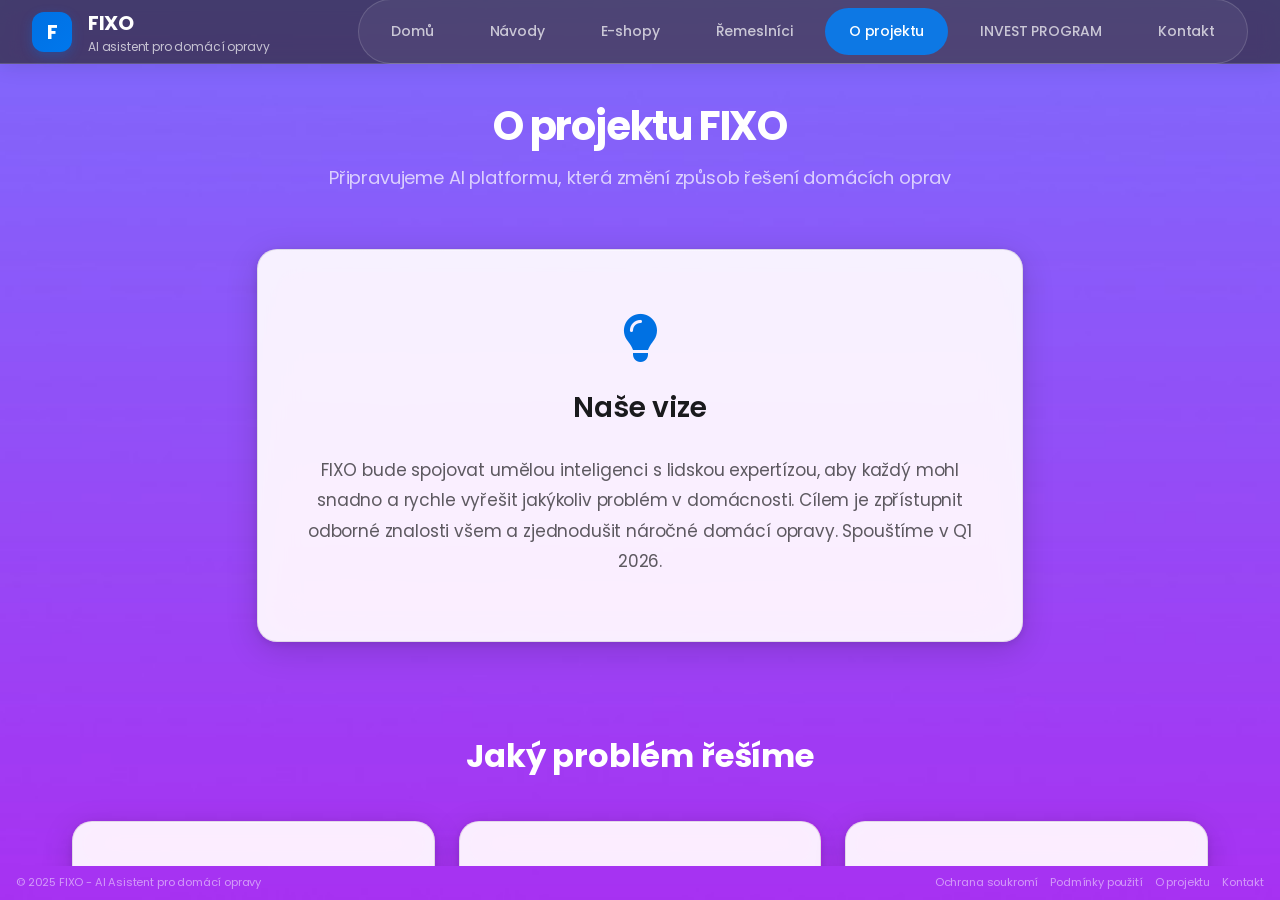
==== commit 2a52d5fc: "Update about.html to Pre-Seed reality + fix repair.html - about.html: Changed to reflect Pre-Seed ph" ====
--- a/about.html
+++ b/about.html
@@ -53,7 +53,7 @@
                         O projektu FIXO
                     </h1>
                     <p style="font-size: 1.125rem; color: var(--text-secondary); font-weight: 400; margin-bottom: 32px; line-height: 1.6;">
-                        Revolucionizujeme způsob, jakým lidé řeší domácí opravy
+                        Připravujeme AI platformu, která změní způsob řešení domácích oprav
                     </p>
                 </section>
 
@@ -63,8 +63,8 @@
                         <i class="fas fa-lightbulb" style="font-size: 3rem; margin-bottom: var(--space-lg); color: var(--accent); display: block;"></i>
                         <h2 style="font-size: 1.75rem; font-weight: 600; margin-bottom: var(--space-lg);">Naše vize</h2>
                         <p style="font-size: 1.0625rem; line-height: 1.8; max-width: 700px; margin: 0 auto;">
-                            FIXO spojuje umělou inteligenci s lidskou expertízou, aby každý mohl snadno a rychle vyřešit jakýkoliv problém v domácnosti.
-                            Naším cílem je zpřístupnit odborné znalosti všem a zjednodušit náročné domácí opravy.
+                            FIXO bude spojovat umělou inteligenci s lidskou expertízou, aby každý mohl snadno a rychle vyřešit jakýkoliv problém v domácnosti.
+                            Cílem je zpřístupnit odborné znalosti všem a zjednodušit náročné domácí opravy. Spouštíme v Q1 2026.
                         </p>
                     </div>
                 </section>
@@ -139,14 +139,14 @@
                                 <i class="fas fa-shield-halved" style="color: var(--success); margin-right: var(--space-sm);"></i>
                                 Ověření řemeslníci
                             </h4>
-                            <p style="font-size: 1rem;">Pracujeme jen s profesionály s dobrými referencemi</p>
+                            <p style="font-size: 1rem;">Budeme spolupracovat jen s profesionály s dobrými referencemi</p>
                         </div>
                         <div class="card" style="padding: var(--space-2xl);">
                             <h4 style="font-size: 1.25rem; font-weight: 600; margin-bottom: var(--space-md);">
                                 <i class="fas fa-wallet" style="color: var(--accent); margin-right: var(--space-sm);"></i>
                                 Úspora peněz
                             </h4>
-                            <p style="font-size: 1rem;">Průměrná úspora 3 850 Kč na opravu</p>
+                            <p style="font-size: 1rem;">DIY návody ušetří tisíce korun za řemeslníka</p>
                         </div>
                         <div class="card" style="padding: var(--space-2xl);">
                             <h4 style="font-size: 1.25rem; font-weight: 600; margin-bottom: var(--space-md);">
@@ -160,19 +160,19 @@
 
                 <!-- Statistiky -->
                 <section style="max-width: 900px; margin: 0 auto 64px; padding: 0 32px;">
-                    <h2 style="text-align: center; font-size: 2rem; font-weight: 700; margin-bottom: 40px; color: var(--text-primary);">FIXO v číslech</h2>
+                    <h2 style="text-align: center; font-size: 2rem; font-weight: 700; margin-bottom: 40px; color: var(--text-primary);">Co máme připraveno</h2>
                     <div style="display: grid; grid-template-columns: repeat(3, 1fr); gap: 24px;">
                         <div class="card" style="text-align: center; padding: var(--space-2xl);">
                             <div style="font-size: 3rem; font-weight: 700; color: var(--accent); margin-bottom: var(--space-md);">537</div>
-                            <p style="font-size: 1.0625rem;">DIY návodů</p>
+                            <p style="font-size: 1.0625rem;">Připravených DIY návodů</p>
                         </div>
                         <div class="card" style="text-align: center; padding: var(--space-2xl);">
-                            <div style="font-size: 3rem; font-weight: 700; color: var(--accent); margin-bottom: var(--space-md);">163</div>
-                            <p style="font-size: 1.0625rem;">Ověřených řemeslníků</p>
+                            <div style="font-size: 3rem; font-weight: 700; color: var(--accent); margin-bottom: var(--space-md);">6</div>
+                            <p style="font-size: 1.0625rem;">Kategorií oprav</p>
                         </div>
                         <div class="card" style="text-align: center; padding: var(--space-2xl);">
-                            <div style="font-size: 3rem; font-weight: 700; color: var(--accent); margin-bottom: var(--space-md);">87%</div>
-                            <p style="font-size: 1.0625rem;">AI přesnost</p>
+                            <div style="font-size: 3rem; font-weight: 700; color: var(--accent); margin-bottom: var(--space-md);">Q1 2026</div>
+                            <p style="font-size: 1.0625rem;">Plánované spuštění</p>
                         </div>
                     </div>
                 </section>
@@ -180,11 +180,11 @@
                 <!-- Tým -->
                 <section style="max-width: 700px; margin: 0 auto 64px; padding: 0 32px;">
                     <div class="card" style="text-align: center; padding: var(--space-3xl) var(--space-xl);">
-                        <i class="fas fa-users" style="font-size: 3rem; margin-bottom: var(--space-lg); color: var(--accent); display: block;"></i>
-                        <h2 style="font-size: 1.75rem; font-weight: 600; margin-bottom: var(--space-lg);">Náš tým</h2>
+                        <i class="fas fa-user" style="font-size: 3rem; margin-bottom: var(--space-lg); color: var(--accent); display: block;"></i>
+                        <h2 style="font-size: 1.75rem; font-weight: 600; margin-bottom: var(--space-lg);">Zakladatel</h2>
                         <p style="font-size: 1.0625rem; line-height: 1.7;">
-                            Jsme tým AI expertů, vývojářů a profesionálů z oboru stavebnictví.
-                            Kombinujeme technologické know-how s praktickými zkušenostmi z terénu.
+                            Projekt FIXO vzniká jako MVP s ambicí vybudovat tým po získání Pre-Seed investice.
+                            Hledáme spoluzakladatele s expertízou v AI, vývoji nebo marketingu.
                         </p>
                     </div>
                 </section>
@@ -192,7 +192,7 @@
         </main>
         <!-- Footer -->
         <footer class="footer">
-            <div>© 2024 FIXO - AI Asistent pro domácí opravy</div>
+            <div>© 2025 FIXO - AI Asistent pro domácí opravy</div>
             <div class="footer-links">
                 <a href="privacy.html">Ochrana soukromí</a>
                 <a href="terms.html">Podmínky použití</a>
--- a/css/style.css
+++ b/css/style.css
@@ -398,6 +398,39 @@
 
 .card small, .card .text-muted {
     color: var(--text-dark-tertiary);
+}
+
+/* Dark card variant - white text on dark background */
+.card-dark {
+    background: var(--bg-secondary) !important;
+    color: var(--text-primary) !important;
+}
+
+.card-dark h1, .card-dark h2, .card-dark h3, .card-dark h4, .card-dark h5, .card-dark h6 {
+    color: white !important;
+}
+
+.card-dark p, .card-dark li {
+    color: rgba(255, 255, 255, 0.7) !important;
+}
+
+.card-dark small, .card-dark .text-muted {
+    color: rgba(255, 255, 255, 0.5) !important;
+}
+
+/* Solid white category cards - no transparency */
+.category-card {
+    background: #ffffff !important;
+    backdrop-filter: none !important;
+    -webkit-backdrop-filter: none !important;
+}
+
+.category-card h3 {
+    color: #1a1a1a !important;
+}
+
+.category-card p {
+    color: #4a4a4a !important;
 }
 
 .card-header {
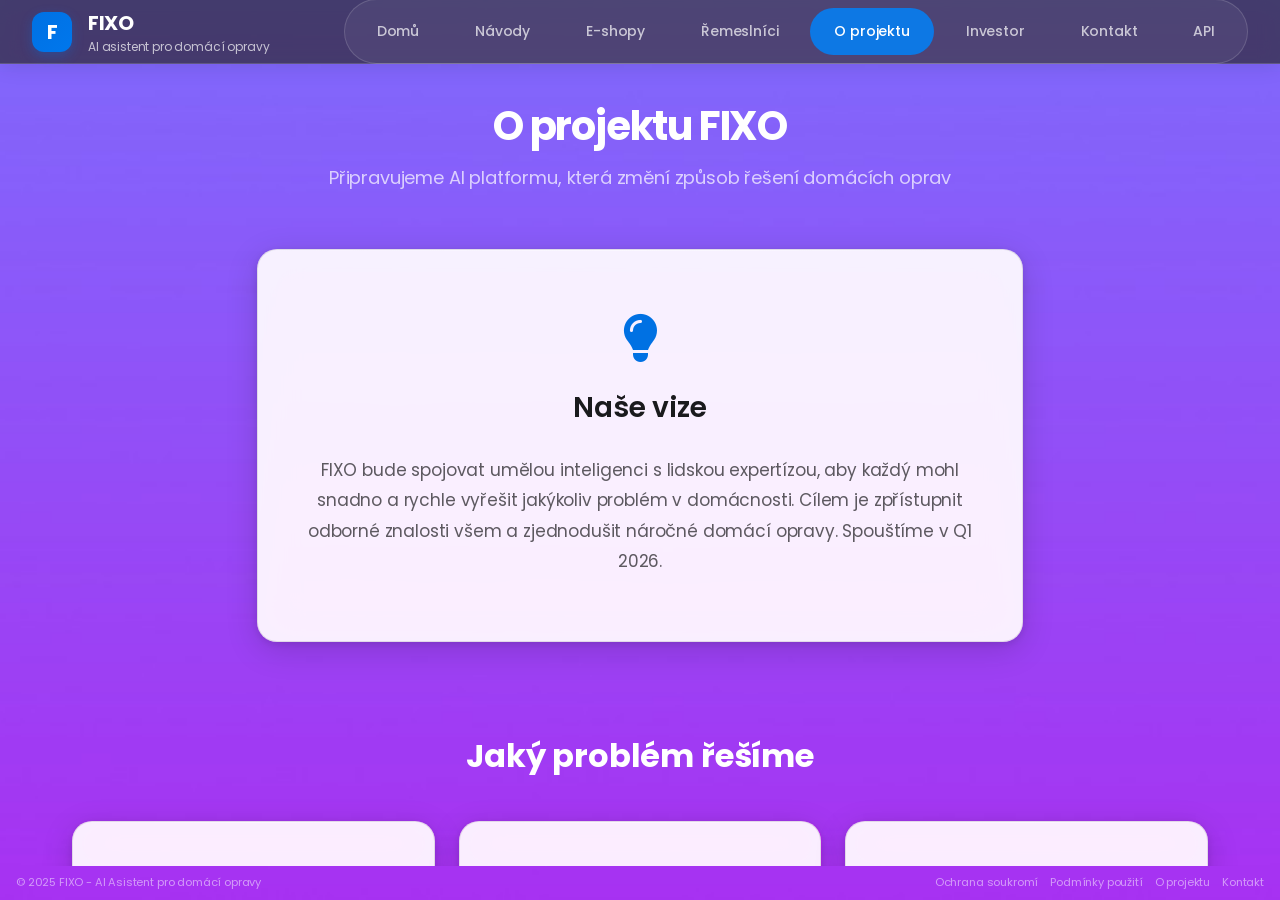
==== commit 9be32d4d: "Add mobile responsive design, hamburger menu, and API key management - Add comprehensive mobile CSS " ====
--- a/about.html
+++ b/about.html
@@ -20,7 +20,7 @@
                     <div class="logo-tagline">AI asistent pro domácí opravy</div>
                 </div>
             </a>
-            <nav class="nav">
+            <nav class="nav" id="mainNav">
                 <a href="index.html" class="nav-link">
                     <span>Domů</span>
                 </a>
@@ -37,12 +37,18 @@
                     <span>O projektu</span>
                 </a>
                 <a href="investor.html" class="nav-link">
-                    <span>INVEST PROGRAM</span>
+                    <span>Investor</span>
                 </a>
                 <a href="contacts.html" class="nav-link">
                     <span>Kontakt</span>
                 </a>
+                <a href="#" class="nav-link" id="apiKeyLink" onclick="openApiKeyModal(); return false;">
+                    <span>API</span>
+                </a>
             </nav>
+            <button class="mobile-menu-btn" id="mobileMenuBtn" aria-label="Menu">
+                <i class="fas fa-bars" id="menuIcon"></i>
+            </button>
         </header>
         <!-- Main Content -->
         <main class="main-content">
@@ -203,6 +209,43 @@
     </div>
     <!-- Toast Container -->
     <div class="toast-container" id="toastContainer"></div>
+
+    <!-- API Key Modal -->
+    <div class="modal-overlay" id="apiKeyModal">
+        <div class="modal-content" style="max-width: 420px;">
+            <div class="modal-header">
+                <h3><i class="fas fa-key"></i> OpenAI API Klíč</h3>
+                <button class="modal-close" onclick="closeApiKeyModal()">&times;</button>
+            </div>
+            <div class="modal-body">
+                <p style="font-size: 0.85rem; color: var(--text-secondary); margin-bottom: 16px;">
+                    Vložte váš OpenAI API klíč pro aktivaci AI analýzy fotografií. Klíč bude bezpečně zašifrován a uložen pouze ve vašem prohlížeči.
+                </p>
+                <div class="form-group">
+                    <label>API Klíč</label>
+                    <div style="position: relative;">
+                        <input type="password" id="apiKeyInput" placeholder="sk-..." style="padding-right: 40px;">
+                        <button type="button" onclick="toggleApiKeyVisibility()" style="position: absolute; right: 10px; top: 50%; transform: translateY(-50%); background: none; border: none; cursor: pointer; color: var(--text-tertiary);">
+                            <i class="fas fa-eye" id="apiKeyToggleIcon"></i>
+                        </button>
+                    </div>
+                </div>
+                <div id="apiKeyStatus" style="font-size: 0.8rem; margin-bottom: 12px;"></div>
+                <div style="display: flex; gap: 10px;">
+                    <button class="btn btn-primary" onclick="saveApiKey()" style="flex: 1;">
+                        <i class="fas fa-save"></i> Uložit
+                    </button>
+                    <button class="btn btn-danger btn-sm" onclick="deleteApiKey()" id="deleteApiKeyBtn" style="display: none;">
+                        <i class="fas fa-trash"></i>
+                    </button>
+                </div>
+                <p style="font-size: 0.7rem; color: var(--text-tertiary); margin-top: 12px; text-align: center;">
+                    <i class="fas fa-shield-halved"></i> Klíč je šifrován pomocí AES-256 a nikdy neopouští váš prohlížeč
+                </p>
+            </div>
+        </div>
+    </div>
+
     <script src="js/app.js"></script>
 </body>
 </html>
--- a/css/style.css
+++ b/css/style.css
@@ -1251,6 +1251,73 @@
     gap: 8px;
 }
 
+/* Modal Content - for registration forms */
+.modal-content {
+    background: var(--bg-card);
+    border-radius: var(--border-radius);
+    width: 90%;
+    box-shadow: 0 25px 50px -12px rgba(0, 0, 0, 0.5);
+}
+
+.modal-content .modal-header {
+    padding: 20px 24px;
+}
+
+.modal-content .modal-body {
+    padding: 24px;
+}
+
+/* Form elements inside modal */
+.modal-content .form-group {
+    margin-bottom: 16px;
+}
+
+.modal-content .form-group label {
+    display: block;
+    font-size: 0.875rem;
+    font-weight: 500;
+    color: var(--text-primary);
+    margin-bottom: 6px;
+}
+
+.modal-content .form-group input,
+.modal-content .form-group select,
+.modal-content .form-group textarea {
+    width: 100%;
+    padding: 10px 14px;
+    font-size: 0.9375rem;
+    border: 1px solid var(--border-color);
+    border-radius: 8px;
+    transition: all 0.2s ease;
+    font-family: inherit;
+    background: var(--bg-tertiary);
+    color: var(--text-primary);
+    box-sizing: border-box;
+}
+
+.modal-content .form-group input:focus,
+.modal-content .form-group select:focus,
+.modal-content .form-group textarea:focus {
+    outline: none;
+    border-color: var(--accent);
+    box-shadow: 0 0 0 3px rgba(0, 102, 204, 0.15);
+}
+
+.modal-content .form-group input::placeholder,
+.modal-content .form-group textarea::placeholder {
+    color: var(--text-tertiary);
+}
+
+.modal-content .form-group textarea {
+    min-height: 100px;
+    resize: vertical;
+}
+
+.modal-content .form-group input[type="checkbox"] {
+    width: auto;
+    margin: 0;
+}
+
 /* Loading - KOMPAKTNÍ */
 .loading {
     display: flex;
@@ -1884,3 +1951,575 @@
         grid-template-columns: repeat(2, 1fr);
     }
 }
+
+/* ========================================
+   MOBILE & PWA OPTIMIZATIONS
+   Kompaktní design pro mobily bez scrollování
+   ======================================== */
+
+/* Mobile Menu Button */
+.mobile-menu-btn {
+    display: none;
+    background: transparent;
+    border: none;
+    color: var(--text-primary);
+    font-size: 1.5rem;
+    cursor: pointer;
+    padding: 8px;
+    z-index: 101;
+}
+
+/* ========================================
+   TABLET BREAKPOINT (max-width: 992px)
+   ======================================== */
+@media (max-width: 992px) {
+    /* Show mobile menu button */
+    .mobile-menu-btn {
+        display: flex;
+        align-items: center;
+        justify-content: center;
+    }
+
+    /* Mobile Navigation Overlay */
+    .nav {
+        display: flex;
+        position: fixed;
+        top: 0;
+        left: 0;
+        right: 0;
+        bottom: 0;
+        background: rgba(10, 10, 11, 0.98);
+        backdrop-filter: blur(20px);
+        -webkit-backdrop-filter: blur(20px);
+        flex-direction: column;
+        align-items: center;
+        justify-content: center;
+        gap: var(--space-md);
+        padding: var(--space-xl);
+        z-index: 100;
+        opacity: 0;
+        visibility: hidden;
+        transition: all 0.3s ease;
+        border-radius: 0;
+        border: none;
+    }
+
+    .nav.show {
+        opacity: 1;
+        visibility: visible;
+    }
+
+    .nav-link {
+        font-size: 1.1rem;
+        padding: var(--space-md) var(--space-xl);
+        width: 100%;
+        max-width: 280px;
+        text-align: center;
+        justify-content: center;
+    }
+
+    /* Header compact */
+    .header {
+        padding: 0 var(--space-md);
+        height: 56px;
+    }
+
+    .logo-tagline {
+        display: none;
+    }
+
+    .logo-icon {
+        width: 36px;
+        height: 36px;
+        font-size: 1rem;
+    }
+
+    .logo-text {
+        font-size: 1.1rem;
+    }
+}
+
+/* ========================================
+   MOBILE BREAKPOINT (max-width: 768px)
+   ======================================== */
+@media (max-width: 768px) {
+    /* Root spacing adjustments */
+    :root {
+        --header-height: 52px;
+    }
+
+    /* Header ultra compact */
+    .header {
+        height: var(--header-height);
+        padding: 0 12px;
+    }
+
+    .logo {
+        gap: 8px;
+    }
+
+    .logo-icon {
+        width: 32px;
+        height: 32px;
+        font-size: 0.9rem;
+        border-radius: 8px;
+    }
+
+    .logo-text {
+        font-size: 1rem;
+    }
+
+    /* Hero section - super compact */
+    .hero-mobile {
+        padding: 16px 16px 12px !important;
+    }
+
+    .hero-mobile h1 {
+        font-size: 1.5rem !important;
+        margin-bottom: 8px !important;
+        line-height: 1.15 !important;
+    }
+
+    .hero-mobile p {
+        font-size: 0.85rem !important;
+        margin-bottom: 16px !important;
+        line-height: 1.4 !important;
+    }
+
+    /* Cards compact on mobile */
+    .card {
+        padding: var(--space-md);
+        margin-bottom: var(--space-md);
+        border-radius: var(--radius-lg);
+    }
+
+    /* Upload zone compact */
+    .upload-zone-compact {
+        padding: 16px !important;
+    }
+
+    .upload-zone-compact .upload-content {
+        padding: 20px 16px !important;
+    }
+
+    .upload-zone-compact .upload-icon,
+    .upload-icon {
+        font-size: 2rem !important;
+        margin-bottom: 10px !important;
+    }
+
+    .upload-zone-compact .upload-text strong,
+    .upload-text strong {
+        font-size: 0.9rem !important;
+    }
+
+    .upload-zone-compact .upload-text small,
+    .upload-text small {
+        font-size: 0.75rem !important;
+    }
+
+    /* Buttons compact */
+    .btn {
+        padding: 10px 20px;
+        font-size: 0.875rem;
+    }
+
+    .btn-lg {
+        padding: 12px 24px;
+        font-size: 0.9rem;
+    }
+
+    .btn-sm {
+        padding: 6px 14px;
+        font-size: 0.8rem;
+    }
+
+    /* CTA Grid - vertical stack */
+    .cta-grid {
+        grid-template-columns: 1fr;
+        gap: 12px;
+    }
+
+    .cta-grid .card {
+        padding: 20px 16px !important;
+        display: flex;
+        flex-direction: row;
+        align-items: center;
+        text-align: left !important;
+        gap: 16px;
+    }
+
+    .cta-grid .card i {
+        font-size: 1.8rem !important;
+        margin-bottom: 0 !important;
+        flex-shrink: 0;
+    }
+
+    .cta-grid .card h3 {
+        font-size: 1rem !important;
+        margin-bottom: 2px !important;
+    }
+
+    .cta-grid .card p {
+        font-size: 0.8rem !important;
+        margin-bottom: 0 !important;
+    }
+
+    .cta-grid .card .btn {
+        display: none;
+    }
+
+    /* Footer compact */
+    .footer {
+        padding: 8px 12px;
+        flex-direction: column;
+        gap: 6px;
+        text-align: center;
+        font-size: 0.65rem;
+    }
+
+    .footer-links {
+        flex-wrap: wrap;
+        justify-content: center;
+        gap: 8px;
+    }
+
+    /* Content area compact */
+    .content-area {
+        padding: 8px;
+    }
+
+    /* Category cards compact */
+    .category-card {
+        padding: 8px;
+    }
+
+    .category-card .icon {
+        font-size: 20px;
+    }
+
+    .category-card h3 {
+        font-size: 0.75rem;
+    }
+
+    .category-card p {
+        font-size: 0.65rem;
+    }
+
+    /* Grid adjustments */
+    .grid-3, .grid-4, .grid-6 {
+        grid-template-columns: repeat(2, 1fr);
+    }
+
+    .grid-2 {
+        grid-template-columns: 1fr;
+    }
+
+    /* Stats compact */
+    .stats-grid {
+        grid-template-columns: repeat(2, 1fr);
+        gap: 8px;
+    }
+
+    .stat-card {
+        padding: 8px;
+    }
+
+    .stat-card .value {
+        font-size: 1rem;
+    }
+
+    .stat-card .label {
+        font-size: 0.65rem;
+    }
+
+    /* Provider cards compact */
+    .provider-card {
+        padding: 10px;
+    }
+
+    .provider-avatar {
+        width: 36px;
+        height: 36px;
+        font-size: 16px;
+    }
+
+    /* Legal content compact */
+    .legal-content {
+        padding: 12px;
+    }
+
+    .legal-content h1 {
+        font-size: 1.1rem;
+    }
+
+    .legal-content h2 {
+        font-size: 0.9rem;
+    }
+
+    /* Modal compact */
+    .modal {
+        width: 95%;
+        max-height: 90vh;
+    }
+
+    .modal-header {
+        padding: 12px;
+    }
+
+    .modal-body {
+        padding: 12px;
+    }
+
+    /* Consent banner compact */
+    .consent-banner {
+        flex-direction: column;
+        padding: 12px;
+        gap: 10px;
+    }
+
+    .consent-banner p {
+        font-size: 0.7rem;
+        text-align: center;
+    }
+
+    .consent-buttons {
+        width: 100%;
+        justify-content: center;
+    }
+
+    /* Analysis results compact */
+    .analysis-header {
+        padding: 10px 12px;
+    }
+
+    .analysis-header h2 {
+        font-size: 0.9rem;
+    }
+
+    .analysis-body {
+        padding: 10px;
+    }
+
+    /* Cost comparison compact */
+    .cost-comparison {
+        gap: 8px;
+    }
+
+    .cost-card {
+        padding: 8px;
+    }
+
+    .cost-card .price {
+        font-size: 1rem;
+    }
+}
+
+/* ========================================
+   SMALL PHONE BREAKPOINT (max-width: 480px)
+   ======================================== */
+@media (max-width: 480px) {
+    /* Even more compact header */
+    .header {
+        height: 48px;
+        padding: 0 10px;
+    }
+
+    .logo-icon {
+        width: 28px;
+        height: 28px;
+        font-size: 0.8rem;
+    }
+
+    .logo-text {
+        font-size: 0.95rem;
+    }
+
+    .mobile-menu-btn {
+        font-size: 1.3rem;
+        padding: 6px;
+    }
+
+    /* Hero ultra compact */
+    .hero-mobile h1 {
+        font-size: 1.3rem !important;
+    }
+
+    .hero-mobile p {
+        font-size: 0.8rem !important;
+    }
+
+    /* Upload even smaller */
+    .upload-zone-compact .upload-content {
+        padding: 16px 12px !important;
+    }
+
+    .upload-icon {
+        font-size: 1.75rem !important;
+    }
+
+    /* Cards smaller */
+    .card {
+        padding: 12px;
+        border-radius: 12px;
+    }
+
+    .cta-grid .card {
+        padding: 14px 12px !important;
+        gap: 12px;
+    }
+
+    .cta-grid .card i {
+        font-size: 1.5rem !important;
+    }
+
+    .cta-grid .card h3 {
+        font-size: 0.9rem !important;
+    }
+
+    /* Footer ultra compact */
+    .footer {
+        padding: 6px 10px;
+        font-size: 0.6rem;
+    }
+
+    .footer-links {
+        gap: 6px;
+    }
+
+    /* Grids single column */
+    .grid-3, .grid-4, .grid-6, .grid-2 {
+        grid-template-columns: 1fr;
+    }
+
+    .categories-grid {
+        grid-template-columns: repeat(2, 1fr);
+    }
+
+    /* Navigation links bigger touch targets */
+    .nav-link {
+        padding: var(--space-md) var(--space-lg);
+        font-size: 1rem;
+    }
+
+    /* Buttons */
+    .btn {
+        padding: 10px 18px;
+        font-size: 0.85rem;
+    }
+
+    .btn-lg {
+        padding: 11px 22px;
+        font-size: 0.875rem;
+    }
+}
+
+/* ========================================
+   PWA STANDALONE MODE OPTIMIZATIONS
+   ======================================== */
+@media (display-mode: standalone) {
+    /* Remove extra padding for PWA */
+    body {
+        padding-top: env(safe-area-inset-top);
+        padding-bottom: env(safe-area-inset-bottom);
+        padding-left: env(safe-area-inset-left);
+        padding-right: env(safe-area-inset-right);
+    }
+
+    .header {
+        padding-top: env(safe-area-inset-top);
+    }
+
+    .footer {
+        padding-bottom: env(safe-area-inset-bottom);
+    }
+
+    /* Hide browser-specific elements */
+    .consent-banner {
+        bottom: env(safe-area-inset-bottom);
+    }
+}
+
+/* ========================================
+   LANDSCAPE MOBILE OPTIMIZATION
+   ======================================== */
+@media (max-height: 500px) and (orientation: landscape) {
+    .header {
+        height: 44px;
+    }
+
+    .hero-mobile {
+        padding: 8px 16px !important;
+    }
+
+    .hero-mobile h1 {
+        font-size: 1.2rem !important;
+        margin-bottom: 4px !important;
+    }
+
+    .hero-mobile p {
+        font-size: 0.75rem !important;
+        margin-bottom: 8px !important;
+    }
+
+    .upload-zone-compact .upload-content {
+        padding: 12px !important;
+    }
+
+    .upload-icon {
+        font-size: 1.5rem !important;
+        margin-bottom: 6px !important;
+    }
+
+    .cta-grid {
+        grid-template-columns: repeat(3, 1fr);
+    }
+
+    .cta-grid .card {
+        padding: 12px !important;
+        flex-direction: column;
+        text-align: center !important;
+    }
+
+    .footer {
+        padding: 4px 10px;
+    }
+}
+
+/* ========================================
+   TOUCH OPTIMIZATIONS
+   ======================================== */
+@media (hover: none) and (pointer: coarse) {
+    /* Larger touch targets */
+    .btn {
+        min-height: 44px;
+    }
+
+    .nav-link {
+        min-height: 44px;
+    }
+
+    .category-card,
+    .provider-card,
+    .partner-card {
+        min-height: 44px;
+    }
+
+    /* Disable hover effects on touch */
+    .card:hover {
+        transform: none;
+    }
+
+    .btn:hover {
+        transform: none;
+    }
+
+    /* Active states instead */
+    .btn:active {
+        transform: scale(0.98);
+    }
+
+    .card:active {
+        transform: scale(0.99);
+    }
+}
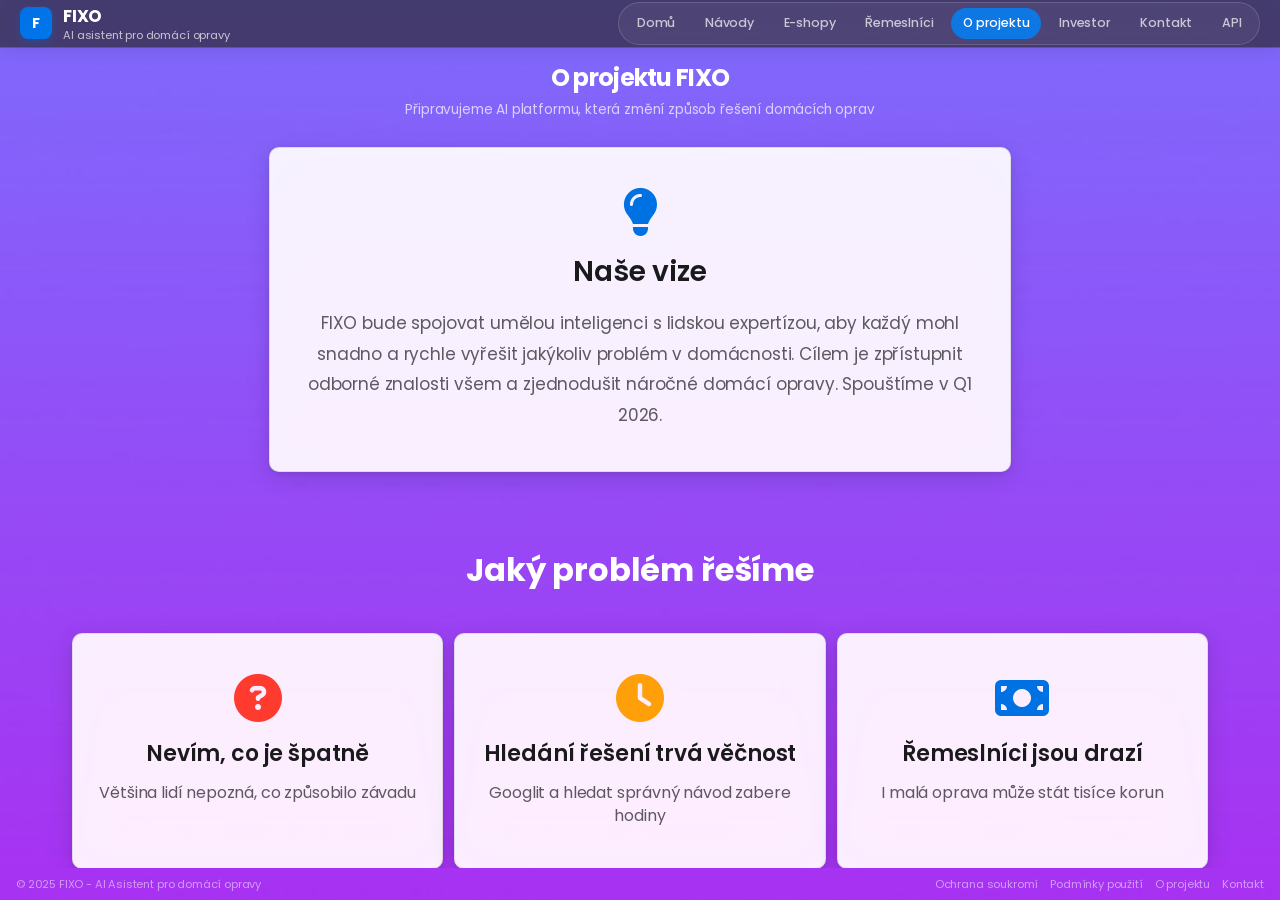
==== commit a6cd679b: "Make about, contacts, investor pages compact - Update hero sections with compact padding and fonts -" ====
--- a/about.html
+++ b/about.html
@@ -54,11 +54,11 @@
         <main class="main-content">
             <div class="content-area" style="padding: 0; display: flex; flex-direction: column; height: 100%; overflow-y: auto;">
                 <!-- Hero sekce - na tmavém pozadí -->
-                <section style="text-align: center; padding: 40px 32px 24px; max-width: 700px; margin: 0 auto;">
-                    <h1 style="font-size: 2.5rem; font-weight: 700; margin-bottom: 16px; line-height: 1.1; letter-spacing: -0.03em; color: var(--text-primary);">
+                <section style="text-align: center; padding: 16px 20px 12px; max-width: 650px; margin: 0 auto;">
+                    <h1 style="font-size: 1.5rem; font-weight: 700; margin-bottom: 8px; line-height: 1.15; letter-spacing: -0.03em; color: var(--text-primary);">
                         O projektu FIXO
                     </h1>
-                    <p style="font-size: 1.125rem; color: var(--text-secondary); font-weight: 400; margin-bottom: 32px; line-height: 1.6;">
+                    <p style="font-size: 0.85rem; color: var(--text-secondary); font-weight: 400; margin-bottom: 16px; line-height: 1.4;">
                         Připravujeme AI platformu, která změní způsob řešení domácích oprav
                     </p>
                 </section>
@@ -212,35 +212,35 @@
 
     <!-- API Key Modal -->
     <div class="modal-overlay" id="apiKeyModal">
-        <div class="modal-content" style="max-width: 420px;">
+        <div class="modal-content" style="max-width: 380px;">
             <div class="modal-header">
-                <h3><i class="fas fa-key"></i> OpenAI API Klíč</h3>
+                <h3 style="font-size: 0.9rem;"><i class="fas fa-key"></i> OpenAI API Klíč</h3>
                 <button class="modal-close" onclick="closeApiKeyModal()">&times;</button>
             </div>
-            <div class="modal-body">
-                <p style="font-size: 0.85rem; color: var(--text-secondary); margin-bottom: 16px;">
-                    Vložte váš OpenAI API klíč pro aktivaci AI analýzy fotografií. Klíč bude bezpečně zašifrován a uložen pouze ve vašem prohlížeči.
+            <div class="modal-body" style="padding: 14px;">
+                <p style="font-size: 0.78rem; color: var(--text-secondary); margin-bottom: 12px; line-height: 1.4;">
+                    Vložte váš OpenAI API klíč pro aktivaci AI analýzy. Klíč bude zašifrován a uložen v prohlížeči.
                 </p>
-                <div class="form-group">
-                    <label>API Klíč</label>
+                <div class="form-group" style="margin-bottom: 10px;">
+                    <label style="font-size: 0.75rem;">API Klíč</label>
                     <div style="position: relative;">
-                        <input type="password" id="apiKeyInput" placeholder="sk-..." style="padding-right: 40px;">
-                        <button type="button" onclick="toggleApiKeyVisibility()" style="position: absolute; right: 10px; top: 50%; transform: translateY(-50%); background: none; border: none; cursor: pointer; color: var(--text-tertiary);">
+                        <input type="password" id="apiKeyInput" placeholder="sk-..." style="padding-right: 36px; font-size: 0.8rem;">
+                        <button type="button" onclick="toggleApiKeyVisibility()" style="position: absolute; right: 8px; top: 50%; transform: translateY(-50%); background: none; border: none; cursor: pointer; color: var(--text-tertiary);">
                             <i class="fas fa-eye" id="apiKeyToggleIcon"></i>
                         </button>
                     </div>
                 </div>
-                <div id="apiKeyStatus" style="font-size: 0.8rem; margin-bottom: 12px;"></div>
-                <div style="display: flex; gap: 10px;">
-                    <button class="btn btn-primary" onclick="saveApiKey()" style="flex: 1;">
+                <div id="apiKeyStatus" style="font-size: 0.72rem; margin-bottom: 10px;"></div>
+                <div style="display: flex; gap: 8px;">
+                    <button class="btn btn-primary btn-sm" onclick="saveApiKey()" style="flex: 1;">
                         <i class="fas fa-save"></i> Uložit
                     </button>
                     <button class="btn btn-danger btn-sm" onclick="deleteApiKey()" id="deleteApiKeyBtn" style="display: none;">
                         <i class="fas fa-trash"></i>
                     </button>
                 </div>
-                <p style="font-size: 0.7rem; color: var(--text-tertiary); margin-top: 12px; text-align: center;">
-                    <i class="fas fa-shield-halved"></i> Klíč je šifrován pomocí AES-256 a nikdy neopouští váš prohlížeč
+                <p style="font-size: 0.65rem; color: var(--text-tertiary); margin-top: 10px; text-align: center;">
+                    <i class="fas fa-shield-halved"></i> AES-256 šifrování, klíč neopouští prohlížeč
                 </p>
             </div>
         </div>
--- a/css/style.css
+++ b/css/style.css
@@ -60,32 +60,32 @@
     --font-weight-semibold: 600;
     --font-weight-bold: 700;
 
-    /* Font sizes - Generous and breathable */
-    --font-size-xs: 0.75rem;    /* 12px */
-    --font-size-sm: 0.875rem;   /* 14px */
-    --font-size-base: 1rem;     /* 16px */
-    --font-size-lg: 1.125rem;   /* 18px */
-    --font-size-xl: 1.25rem;    /* 20px */
-    --font-size-2xl: 1.5rem;    /* 24px */
-    --font-size-3xl: 1.875rem;  /* 30px */
-    --font-size-4xl: 2.25rem;   /* 36px */
-    --font-size-5xl: 3rem;      /* 48px */
-
-    /* Spacing - Apple-style generous spacing */
-    --space-xs: 0.5rem;    /* 8px */
-    --space-sm: 0.75rem;   /* 12px */
-    --space-md: 1rem;      /* 16px */
-    --space-lg: 1.5rem;    /* 24px */
-    --space-xl: 2rem;      /* 32px */
-    --space-2xl: 3rem;     /* 48px */
-    --space-3xl: 4rem;     /* 64px */
-
-    /* Border radius - Smooth and modern */
-    --radius-sm: 8px;
-    --radius-md: 12px;
-    --radius-lg: 16px;
-    --radius-xl: 20px;
-    --radius-2xl: 24px;
+    /* Font sizes - Compact */
+    --font-size-xs: 0.7rem;     /* 11px */
+    --font-size-sm: 0.8rem;     /* 13px */
+    --font-size-base: 0.875rem; /* 14px */
+    --font-size-lg: 0.95rem;    /* 15px */
+    --font-size-xl: 1.05rem;    /* 17px */
+    --font-size-2xl: 1.2rem;    /* 19px */
+    --font-size-3xl: 1.4rem;    /* 22px */
+    --font-size-4xl: 1.65rem;   /* 26px */
+    --font-size-5xl: 2rem;      /* 32px */
+
+    /* Spacing - Compact */
+    --space-xs: 0.35rem;   /* 5.6px */
+    --space-sm: 0.5rem;    /* 8px */
+    --space-md: 0.7rem;    /* 11px */
+    --space-lg: 1rem;      /* 16px */
+    --space-xl: 1.25rem;   /* 20px */
+    --space-2xl: 1.75rem;  /* 28px */
+    --space-3xl: 2.5rem;   /* 40px */
+
+    /* Border radius - Compact */
+    --radius-sm: 6px;
+    --radius-md: 8px;
+    --radius-lg: 10px;
+    --radius-xl: 14px;
+    --radius-2xl: 18px;
     --radius-full: 9999px;
 
     /* Shadows - Soft and elevated */
@@ -100,10 +100,10 @@
     --transition-base: 250ms cubic-bezier(0.4, 0, 0.2, 1);
     --transition-slow: 350ms cubic-bezier(0.4, 0, 0.2, 1);
 
-    /* Layout */
-    --header-height: 64px;
-    --sidebar-width: 240px;
-    --container-max: 1200px;
+    /* Layout - Compact */
+    --header-height: 48px;
+    --sidebar-width: 200px;
+    --container-max: 1100px;
 }
 
 html {
@@ -123,7 +123,7 @@
     background-attachment: fixed;
     background-repeat: no-repeat;
     color: var(--text-primary);
-    line-height: 1.6;
+    line-height: 1.45;
     min-height: 100vh;
     overflow-x: hidden;
     letter-spacing: -0.01em;
@@ -177,17 +177,17 @@
 }
 
 .logo-icon {
-    width: 40px;
-    height: 40px;
+    width: 32px;
+    height: 32px;
     background: linear-gradient(135deg, var(--accent) 0%, var(--accent-hover) 100%);
     border-radius: var(--radius-md);
     display: flex;
     align-items: center;
     justify-content: center;
-    font-size: var(--font-size-xl);
+    font-size: var(--font-size-base);
     font-weight: var(--font-weight-bold);
     color: #ffffff;
-    box-shadow: 0 4px 12px rgba(0, 113, 227, 0.3);
+    box-shadow: 0 3px 10px rgba(0, 113, 227, 0.3);
 }
 
 .logo-text {
@@ -218,12 +218,12 @@
 .nav-link {
     display: flex;
     align-items: center;
-    gap: var(--space-sm);
-    padding: var(--space-sm) var(--space-lg);
+    gap: var(--space-xs);
+    padding: 6px 12px;
     text-decoration: none;
     color: var(--text-secondary);
     font-weight: var(--font-weight-medium);
-    font-size: var(--font-size-sm);
+    font-size: 0.78rem;
     border-radius: var(--radius-full);
     transition: all var(--transition-base);
     position: relative;
@@ -349,12 +349,12 @@
 
     /* Border and shadows */
     border: 1px solid var(--border-dark);
-    border-radius: var(--radius-xl);
-    box-shadow: 0 8px 32px rgba(0, 0, 0, 0.15), 0 2px 8px rgba(0, 0, 0, 0.1);
-
-    /* Spacing - breathable */
-    padding: var(--space-xl);
-    margin-bottom: var(--space-lg);
+    border-radius: var(--radius-lg);
+    box-shadow: 0 6px 24px rgba(0, 0, 0, 0.12), 0 2px 6px rgba(0, 0, 0, 0.08);
+
+    /* Spacing - compact */
+    padding: var(--space-lg);
+    margin-bottom: var(--space-md);
 
     /* Smooth transitions */
     transition: all var(--transition-base);
@@ -437,25 +437,24 @@
     display: flex;
     align-items: center;
     justify-content: space-between;
-    margin-bottom: var(--space-lg);
-    padding-bottom: var(--space-md);
+    margin-bottom: var(--space-md);
+    padding-bottom: var(--space-sm);
     border-bottom: 1px solid var(--border-subtle);
 }
 
 .card-title {
-    font-size: var(--font-size-xl);
+    font-size: var(--font-size-lg);
     font-weight: var(--font-weight-semibold);
     color: var(--text-dark-primary);
     display: flex;
     align-items: center;
-    gap: var(--space-sm);
+    gap: var(--space-xs);
     letter-spacing: -0.02em;
 }
 
 .card-title .icon {
-    font-size: var(--font-size-2xl);
+    font-size: var(--font-size-lg);
     opacity: 0.9;
-    font-size: 14px;
 }
 
 /* ========================================
@@ -466,9 +465,9 @@
     display: inline-flex;
     align-items: center;
     justify-content: center;
-    gap: var(--space-sm);
-    padding: var(--space-md) var(--space-xl);
-    font-size: var(--font-size-base);
+    gap: var(--space-xs);
+    padding: 8px 16px;
+    font-size: 0.8rem;
     font-weight: var(--font-weight-medium);
     font-family: var(--font-main);
     border: none;
@@ -565,13 +564,13 @@
 
 /* Button sizes */
 .btn-sm {
-    padding: var(--space-sm) var(--space-lg);
-    font-size: var(--font-size-sm);
+    padding: 5px 12px;
+    font-size: 0.75rem;
 }
 
 .btn-lg {
-    padding: var(--space-lg) var(--space-2xl);
-    font-size: var(--font-size-lg);
+    padding: 10px 20px;
+    font-size: 0.85rem;
 }
 
 .btn-block {
@@ -1216,7 +1215,7 @@
 }
 
 .modal-header {
-    padding: 12px 16px;
+    padding: 10px 14px;
     border-bottom: 1px solid var(--border-color);
     display: flex;
     align-items: center;
@@ -1224,13 +1223,13 @@
 }
 
 .modal-header h3 {
-    font-size: 0.95rem;
+    font-size: 0.88rem;
 }
 
 .modal-close {
     background: none;
     border: none;
-    font-size: 18px;
+    font-size: 16px;
     cursor: pointer;
     color: var(--text-tertiary);
 }
@@ -1240,15 +1239,15 @@
 }
 
 .modal-body {
-    padding: 14px 16px;
+    padding: 12px 14px;
 }
 
 .modal-footer {
-    padding: 10px 16px;
+    padding: 8px 14px;
     border-top: 1px solid var(--border-color);
     display: flex;
     justify-content: flex-end;
-    gap: 8px;
+    gap: 6px;
 }
 
 /* Modal Content - for registration forms */
@@ -1256,38 +1255,38 @@
     background: var(--bg-card);
     border-radius: var(--border-radius);
     width: 90%;
-    box-shadow: 0 25px 50px -12px rgba(0, 0, 0, 0.5);
+    box-shadow: 0 20px 40px -10px rgba(0, 0, 0, 0.5);
 }
 
 .modal-content .modal-header {
-    padding: 20px 24px;
+    padding: 14px 18px;
 }
 
 .modal-content .modal-body {
-    padding: 24px;
+    padding: 16px 18px;
 }
 
 /* Form elements inside modal */
 .modal-content .form-group {
-    margin-bottom: 16px;
+    margin-bottom: 12px;
 }
 
 .modal-content .form-group label {
     display: block;
-    font-size: 0.875rem;
+    font-size: 0.8rem;
     font-weight: 500;
     color: var(--text-primary);
-    margin-bottom: 6px;
+    margin-bottom: 4px;
 }
 
 .modal-content .form-group input,
 .modal-content .form-group select,
 .modal-content .form-group textarea {
     width: 100%;
-    padding: 10px 14px;
-    font-size: 0.9375rem;
+    padding: 8px 12px;
+    font-size: 0.85rem;
     border: 1px solid var(--border-color);
-    border-radius: 8px;
+    border-radius: 6px;
     transition: all 0.2s ease;
     font-family: inherit;
     background: var(--bg-tertiary);
@@ -1324,13 +1323,13 @@
     flex-direction: column;
     align-items: center;
     justify-content: center;
-    padding: 20px;
+    padding: 14px;
 }
 
 .spinner {
-    width: 32px;
-    height: 32px;
-    border: 3px solid var(--gray-200);
+    width: 26px;
+    height: 26px;
+    border: 2px solid var(--gray-200);
     border-top-color: var(--accent-primary);
     border-radius: 50%;
     animation: spin 1s linear infinite;
@@ -1433,7 +1432,7 @@
     background: var(--bg-secondary);
     border-bottom: 1px solid var(--border-color);
     color: var(--text-primary);
-    padding: 16px 24px;
+    padding: 12px 20px;
     text-align: center;
     display: flex;
     flex-direction: column;
@@ -1442,14 +1441,14 @@
 }
 
 .hero h1 {
-    font-size: 1.3rem;
-    margin-bottom: 4px;
+    font-size: 1.15rem;
+    margin-bottom: 3px;
 }
 
 .hero p {
-    font-size: 0.85rem;
+    font-size: 0.78rem;
     opacity: 0.9;
-    max-width: 600px;
+    max-width: 550px;
 }
 
 /* Hlavní sekce indexu - KOMPAKTNÍ */
@@ -1718,17 +1717,17 @@
     background: var(--bg-secondary);
     border-bottom: 1px solid var(--border-color);
     color: var(--text-primary);
-    padding: 16px 24px;
+    padding: 12px 18px;
     text-align: center;
 }
 
 .hero-compact h1 {
-    font-size: 1.4rem;
-    margin-bottom: 4px;
+    font-size: 1.2rem;
+    margin-bottom: 3px;
 }
 
 .hero-compact p {
-    font-size: 0.9rem;
+    font-size: 0.8rem;
     opacity: 0.9;
 }
 
@@ -1936,7 +1935,7 @@
 .cta-grid {
     display: grid;
     grid-template-columns: repeat(3, 1fr);
-    gap: var(--space-lg);
+    gap: var(--space-md);
 }
 
 @media (max-width: 768px) {
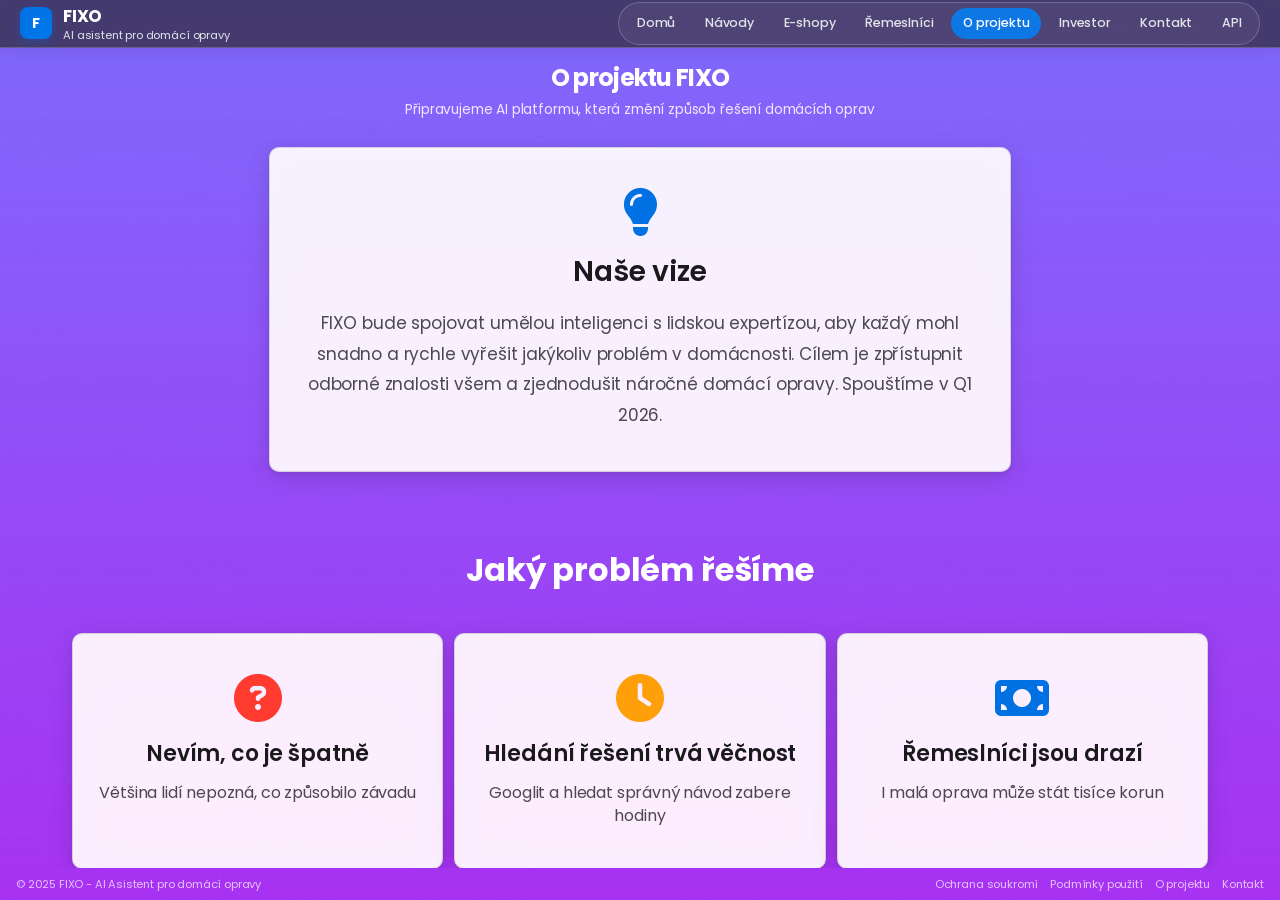
==== commit be8fd35d: "Improve text contrast and readability across all pages - Increase text opacity values in CSS variabl" ====
--- a/about.html
+++ b/about.html
@@ -230,7 +230,7 @@
                         </button>
                     </div>
                 </div>
-                <div id="apiKeyStatus" style="font-size: 0.72rem; margin-bottom: 10px;"></div>
+                <div id="apiKeyStatus" style="font-size: 0.78rem; margin-bottom: 10px;"></div>
                 <div style="display: flex; gap: 8px;">
                     <button class="btn btn-primary btn-sm" onclick="saveApiKey()" style="flex: 1;">
                         <i class="fas fa-save"></i> Uložit
@@ -239,7 +239,7 @@
                         <i class="fas fa-trash"></i>
                     </button>
                 </div>
-                <p style="font-size: 0.65rem; color: var(--text-tertiary); margin-top: 10px; text-align: center;">
+                <p style="font-size: 0.72rem; color: var(--text-tertiary); margin-top: 10px; text-align: center;">
                     <i class="fas fa-shield-halved"></i> AES-256 šifrování, klíč neopouští prohlížeč
                 </p>
             </div>
--- a/css/style.css
+++ b/css/style.css
@@ -24,20 +24,20 @@
 
     /* Text - Dual system for dark/light backgrounds */
     --text-primary: #ffffff;         /* Pure white for dark backgrounds */
-    --text-secondary: rgba(255, 255, 255, 0.7);  /* Subtle white for dark backgrounds */
-    --text-tertiary: rgba(255, 255, 255, 0.5);   /* Very subtle for dark backgrounds */
-    --text-muted: rgba(255, 255, 255, 0.3);      /* Ultra subtle */
+    --text-secondary: rgba(255, 255, 255, 0.85);  /* Readable on dark backgrounds */
+    --text-tertiary: rgba(255, 255, 255, 0.7);    /* Subtle but visible on dark backgrounds */
+    --text-muted: rgba(255, 255, 255, 0.55);      /* Still readable muted text */
 
     /* Text for light backgrounds (cards) */
     --text-dark-primary: #1a1a1d;    /* Dark text for light backgrounds */
-    --text-dark-secondary: rgba(26, 26, 29, 0.7);  /* Subtle dark text */
-    --text-dark-tertiary: rgba(26, 26, 29, 0.5);   /* Very subtle dark text */
+    --text-dark-secondary: rgba(26, 26, 29, 0.78);  /* Readable dark text */
+    --text-dark-tertiary: rgba(26, 26, 29, 0.65);   /* Subtle but visible dark text */
 
     /* Borders - Dual system */
-    --border-subtle: rgba(255, 255, 255, 0.15);
-    --border-medium: rgba(255, 255, 255, 0.2);
-    --border-strong: rgba(255, 255, 255, 0.3);
-    --border-dark: rgba(26, 26, 29, 0.1);  /* Borders for light cards */
+    --border-subtle: rgba(255, 255, 255, 0.2);
+    --border-medium: rgba(255, 255, 255, 0.28);
+    --border-strong: rgba(255, 255, 255, 0.4);
+    --border-dark: rgba(26, 26, 29, 0.15);  /* Borders for light cards */
 
     /* Accent - Single brand color (Apple blue) */
     --accent: #0071e3;              /* Apple-like blue */
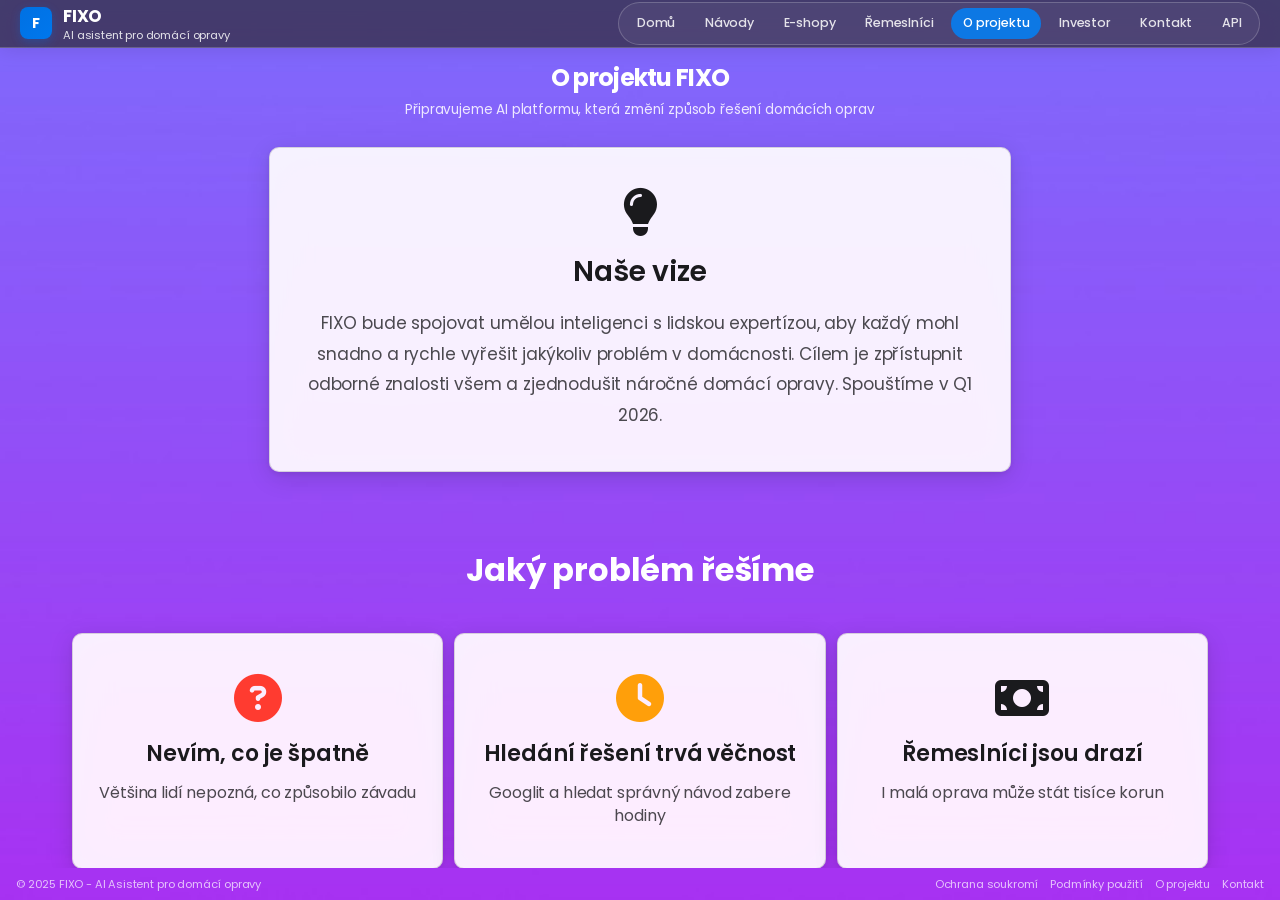
==== commit 9cebb4a8: "Change blue accent icons to dark color for better visibility on cards Replace var(--accent) with var" ====
--- a/about.html
+++ b/about.html
@@ -66,7 +66,7 @@
                 <!-- Naše vize - v kartě -->
                 <section style="max-width: 900px; margin: 0 auto 64px; padding: 0 32px;">
                     <div class="card" style="text-align: center; padding: var(--space-3xl) var(--space-xl);">
-                        <i class="fas fa-lightbulb" style="font-size: 3rem; margin-bottom: var(--space-lg); color: var(--accent); display: block;"></i>
+                        <i class="fas fa-lightbulb" style="font-size: 3rem; margin-bottom: var(--space-lg); color: var(--text-dark-primary); display: block;"></i>
                         <h2 style="font-size: 1.75rem; font-weight: 600; margin-bottom: var(--space-lg);">Naše vize</h2>
                         <p style="font-size: 1.0625rem; line-height: 1.8; max-width: 700px; margin: 0 auto;">
                             FIXO bude spojovat umělou inteligenci s lidskou expertízou, aby každý mohl snadno a rychle vyřešit jakýkoliv problém v domácnosti.
@@ -95,7 +95,7 @@
 
                         <!-- Problém 3 -->
                         <div class="card" style="text-align: center; padding: var(--space-3xl) var(--space-xl);">
-                            <i class="fas fa-money-bill" style="font-size: 3rem; margin-bottom: var(--space-lg); color: var(--accent); display: block;"></i>
+                            <i class="fas fa-money-bill" style="font-size: 3rem; margin-bottom: var(--space-lg); color: var(--text-dark-primary); display: block;"></i>
                             <h3 style="font-size: 1.375rem; font-weight: 600; margin-bottom: var(--space-md);">Řemeslníci jsou drazí</h3>
                             <p style="font-size: 1rem;">I malá oprava může stát tisíce korun</p>
                         </div>
@@ -108,21 +108,21 @@
                     <div class="cta-grid">
                         <!-- Řešení 1 -->
                         <div class="card" style="text-align: center; padding: var(--space-3xl) var(--space-xl);">
-                            <i class="fas fa-camera" style="font-size: 3rem; margin-bottom: var(--space-lg); color: var(--accent); display: block;"></i>
+                            <i class="fas fa-camera" style="font-size: 3rem; margin-bottom: var(--space-lg); color: var(--text-dark-primary); display: block;"></i>
                             <h3 style="font-size: 1.375rem; font-weight: 600; margin-bottom: var(--space-md);">1. Vyfoťte problém</h3>
                             <p style="font-size: 1rem;">Stačí nahrát fotku závady</p>
                         </div>
 
                         <!-- Řešení 2 -->
                         <div class="card" style="text-align: center; padding: var(--space-3xl) var(--space-xl);">
-                            <i class="fas fa-brain" style="font-size: 3rem; margin-bottom: var(--space-lg); color: var(--accent); display: block;"></i>
+                            <i class="fas fa-brain" style="font-size: 3rem; margin-bottom: var(--space-lg); color: var(--text-dark-primary); display: block;"></i>
                             <h3 style="font-size: 1.375rem; font-weight: 600; margin-bottom: var(--space-md);">2. AI identifikuje závadu</h3>
                             <p style="font-size: 1rem;">Během sekund víte, co je špatně</p>
                         </div>
 
                         <!-- Řešení 3 -->
                         <div class="card" style="text-align: center; padding: var(--space-3xl) var(--space-xl);">
-                            <i class="fas fa-screwdriver-wrench" style="font-size: 3rem; margin-bottom: var(--space-lg); color: var(--accent); display: block;"></i>
+                            <i class="fas fa-screwdriver-wrench" style="font-size: 3rem; margin-bottom: var(--space-lg); color: var(--text-dark-primary); display: block;"></i>
                             <h3 style="font-size: 1.375rem; font-weight: 600; margin-bottom: var(--space-md);">3. Získáte řešení</h3>
                             <p style="font-size: 1rem;">DIY návod nebo kontakt na řemeslníka</p>
                         </div>
@@ -135,7 +135,7 @@
                     <div style="display: grid; grid-template-columns: repeat(2, 1fr); gap: 24px;">
                         <div class="card" style="padding: var(--space-2xl);">
                             <h4 style="font-size: 1.25rem; font-weight: 600; margin-bottom: var(--space-md);">
-                                <i class="fas fa-bolt" style="color: var(--accent); margin-right: var(--space-sm);"></i>
+                                <i class="fas fa-bolt" style="color: var(--text-dark-primary); margin-right: var(--space-sm);"></i>
                                 Okamžité výsledky
                             </h4>
                             <p style="font-size: 1rem;">AI analýza během sekund, ne hodin na Googlu</p>
@@ -149,7 +149,7 @@
                         </div>
                         <div class="card" style="padding: var(--space-2xl);">
                             <h4 style="font-size: 1.25rem; font-weight: 600; margin-bottom: var(--space-md);">
-                                <i class="fas fa-wallet" style="color: var(--accent); margin-right: var(--space-sm);"></i>
+                                <i class="fas fa-wallet" style="color: var(--text-dark-primary); margin-right: var(--space-sm);"></i>
                                 Úspora peněz
                             </h4>
                             <p style="font-size: 1rem;">DIY návody ušetří tisíce korun za řemeslníka</p>
@@ -169,15 +169,15 @@
                     <h2 style="text-align: center; font-size: 2rem; font-weight: 700; margin-bottom: 40px; color: var(--text-primary);">Co máme připraveno</h2>
                     <div style="display: grid; grid-template-columns: repeat(3, 1fr); gap: 24px;">
                         <div class="card" style="text-align: center; padding: var(--space-2xl);">
-                            <div style="font-size: 3rem; font-weight: 700; color: var(--accent); margin-bottom: var(--space-md);">537</div>
+                            <div style="font-size: 3rem; font-weight: 700; color: var(--text-dark-primary); margin-bottom: var(--space-md);">537</div>
                             <p style="font-size: 1.0625rem;">Připravených DIY návodů</p>
                         </div>
                         <div class="card" style="text-align: center; padding: var(--space-2xl);">
-                            <div style="font-size: 3rem; font-weight: 700; color: var(--accent); margin-bottom: var(--space-md);">6</div>
+                            <div style="font-size: 3rem; font-weight: 700; color: var(--text-dark-primary); margin-bottom: var(--space-md);">6</div>
                             <p style="font-size: 1.0625rem;">Kategorií oprav</p>
                         </div>
                         <div class="card" style="text-align: center; padding: var(--space-2xl);">
-                            <div style="font-size: 3rem; font-weight: 700; color: var(--accent); margin-bottom: var(--space-md);">Q1 2026</div>
+                            <div style="font-size: 3rem; font-weight: 700; color: var(--text-dark-primary); margin-bottom: var(--space-md);">Q1 2026</div>
                             <p style="font-size: 1.0625rem;">Plánované spuštění</p>
                         </div>
                     </div>
@@ -186,7 +186,7 @@
                 <!-- Tým -->
                 <section style="max-width: 700px; margin: 0 auto 64px; padding: 0 32px;">
                     <div class="card" style="text-align: center; padding: var(--space-3xl) var(--space-xl);">
-                        <i class="fas fa-user" style="font-size: 3rem; margin-bottom: var(--space-lg); color: var(--accent); display: block;"></i>
+                        <i class="fas fa-user" style="font-size: 3rem; margin-bottom: var(--space-lg); color: var(--text-dark-primary); display: block;"></i>
                         <h2 style="font-size: 1.75rem; font-weight: 600; margin-bottom: var(--space-lg);">Zakladatel</h2>
                         <p style="font-size: 1.0625rem; line-height: 1.7;">
                             Projekt FIXO vzniká jako MVP s ambicí vybudovat tým po získání Pre-Seed investice.
--- a/css/style.css
+++ b/css/style.css
@@ -43,6 +43,8 @@
     --accent: #0071e3;              /* Apple-like blue */
     --accent-hover: #0077ed;
     --accent-light: rgba(0, 113, 227, 0.1);
+    --accent-bright: #5cb3ff;       /* Brighter blue for text on dark backgrounds */
+    --accent-text: #004a9e;         /* Darker blue for text on light accent backgrounds */
 
     /* State colors - Subtle and refined */
     --success: #30d158;
@@ -549,17 +551,31 @@
 }
 
 .btn-outline {
-    background: transparent;
-    border: 2px solid var(--accent);
-    color: var(--accent);
+    background: rgba(255, 255, 255, 0.15);
+    border: 2px solid rgba(255, 255, 255, 0.8);
+    color: #ffffff;
     font-weight: var(--font-weight-semibold);
 }
 
 .btn-outline:hover {
-    background: var(--accent);
+    background: rgba(255, 255, 255, 0.25);
     color: #ffffff;
-    box-shadow: 0 4px 12px rgba(0, 113, 227, 0.3);
+    border-color: #ffffff;
+    box-shadow: 0 4px 12px rgba(255, 255, 255, 0.2);
     transform: translateY(-1px);
+}
+
+/* Outline button on light cards - white text with dark border */
+.card .btn-outline {
+    background: rgba(26, 26, 29, 0.08);
+    color: var(--text-dark-primary);
+    border-color: var(--text-dark-primary);
+}
+
+.card .btn-outline:hover {
+    background: var(--text-dark-primary);
+    color: #ffffff;
+    border-color: var(--text-dark-primary);
 }
 
 /* Button sizes */
@@ -777,18 +793,18 @@
 
 .repair-step h4 {
     font-size: 0.8rem;
-    color: var(--text-primary);
+    color: var(--text-dark-primary);
     margin-bottom: 2px;
 }
 
 .repair-step p {
     font-size: 0.75rem;
-    color: var(--text-secondary);
+    color: var(--text-dark-secondary);
 }
 
 .repair-step .time {
-    font-size: 0.65rem;
-    color: var(--text-tertiary);
+    font-size: 0.7rem;
+    color: var(--text-dark-tertiary);
     margin-top: 2px;
 }
 
